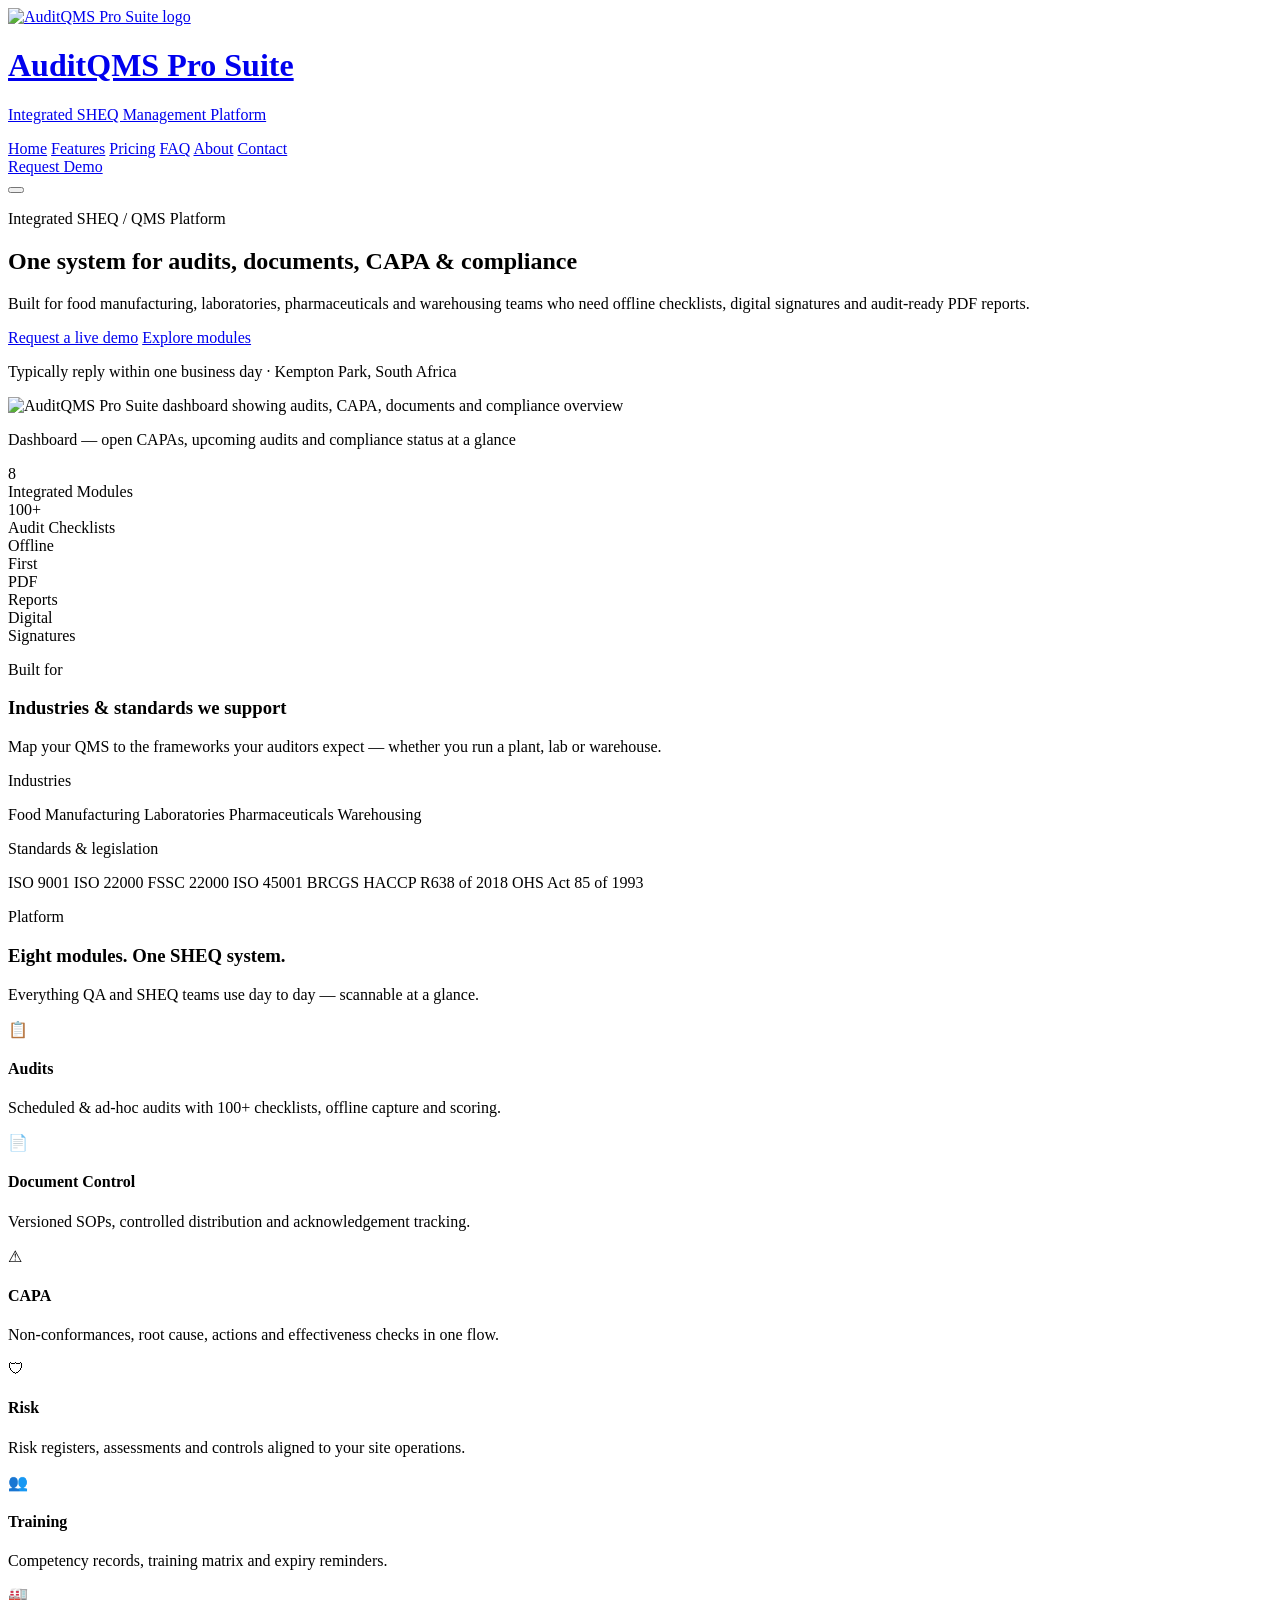
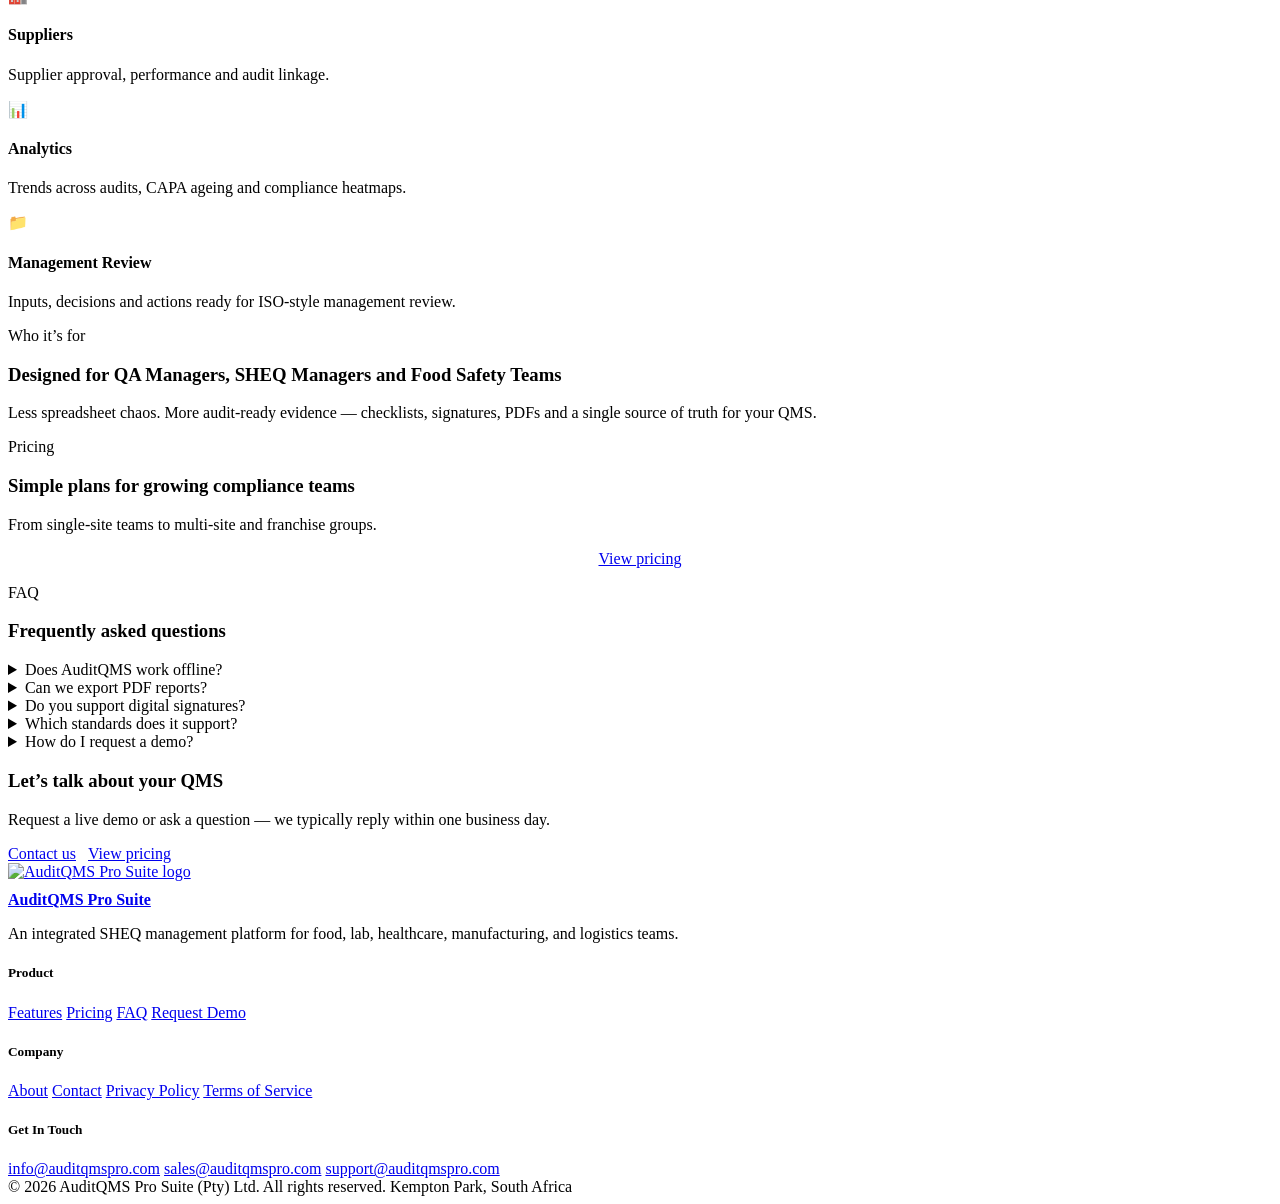
==== index.html @ ef4eb06a "Create index.html" ====
<!DOCTYPE html>
<html lang="en">
<head>
  <meta charset="UTF-8">
  <meta name="viewport" content="width=device-width, initial-scale=1.0">
  <title>AuditQMS Pro Suite — Integrated SHEQ Management Platform</title>
  <meta name="description" content="Integrated SHEQ management platform for food manufacturing, laboratories, pharmaceuticals and warehousing.">
  <link rel="icon" href="images/logo.png">
  <link rel="preconnect" href="https://fonts.googleapis.com">
  <link rel="preconnect" href="https://fonts.gstatic.com" crossorigin>
  <link href="https://fonts.googleapis.com/css2?family=Fraunces:ital,opsz,wght@0,9..144,500;0,9..144,600;1,9..144,500&family=Public+Sans:wght@400;500;600;700&display=swap" rel="stylesheet">
  <link rel="stylesheet" href="css/style.css">
</head>
<body>

<header class="site-header">
  <div class="header-inner">
    <a href="index.html" class="brand">
      <img src="images/logo.png" alt="AuditQMS Pro Suite logo">
      <div class="brand-text">
        <h1>AuditQMS Pro Suite</h1>
        <p>Integrated SHEQ Management Platform</p>
      </div>
    </a>
    <nav class="main-nav">
      <a href="index.html" class="active">Home</a>
      <a href="features.html">Features</a>
      <a href="pricing.html">Pricing</a>
      <a href="index.html#faq">FAQ</a>
      <a href="about.html">About</a>
      <a href="contact.html">Contact</a>
    </nav>
    <div class="nav-cta">
      <a href="contact.html" class="btn btn-primary">Request Demo</a>
    </div>
    <button class="nav-toggle" aria-label="Toggle menu" aria-expanded="false">
      <span></span><span></span><span></span>
    </button>
  </div>
</header>

<main>

  <!-- HERO (text only — product shot comes next) -->
  <section class="hero">
    <div class="wrap">
      <p class="eyebrow">Integrated SHEQ / QMS Platform</p>
      <h2>One system for audits, documents, CAPA &amp; compliance</h2>
      <p class="lede">Built for food manufacturing, laboratories, pharmaceuticals and warehousing teams who need offline checklists, digital signatures and audit-ready PDF reports.</p>
      <div class="hero-actions">
        <a href="contact.html" class="btn btn-rust btn-lg">Request a live demo</a>
        <a href="#modules" class="btn btn-ghost btn-lg">Explore modules</a>
      </div>
      <p class="hero-note">Typically reply within one business day · Kempton Park, South Africa</p>
    </div>
  </section>

  <!-- DASHBOARD — first (and only) product screenshot -->
  <section class="dashboard-showcase">
    <div class="wrap">
      <div class="dashboard-frame">
        <div class="bar" aria-hidden="true"><span></span><span></span><span></span></div>
        <img
          src="images/dashboard.png"
          alt="AuditQMS Pro Suite dashboard showing audits, CAPA, documents and compliance overview"
          width="1280"
          height="720"
        >
      </div>
      <p class="dashboard-cap">Dashboard — open CAPAs, upcoming audits and compliance status at a glance</p>
    </div>
  </section>

  <!-- TRUST NUMBERS -->
  <section class="stats-strip">
    <div class="wrap">
      <div class="stats-grid">
        <div class="stat-item">
          <div class="num">8</div>
          <div class="label">Integrated Modules</div>
        </div>
        <div class="stat-item">
          <div class="num">100+</div>
          <div class="label">Audit Checklists</div>
        </div>
        <div class="stat-item">
          <div class="num">Offline</div>
          <div class="label">First</div>
        </div>
        <div class="stat-item">
          <div class="num">PDF</div>
          <div class="label">Reports</div>
        </div>
        <div class="stat-item">
          <div class="num">Digital</div>
          <div class="label">Signatures</div>
        </div>
      </div>
    </div>
  </section>

  <!-- BUILT FOR -->
  <section>
    <div class="wrap">
      <div class="section-head">
        <p class="eyebrow">Built for</p>
        <h3>Industries &amp; standards we support</h3>
        <p>Map your QMS to the frameworks your auditors expect — whether you run a plant, lab or warehouse.</p>
      </div>

      <p class="eyebrow">Industries</p>
      <div class="pill-row">
        <span class="pill navy">Food Manufacturing</span>
        <span class="pill navy">Laboratories</span>
        <span class="pill navy">Pharmaceuticals</span>
        <span class="pill navy">Warehousing</span>
      </div>

      <p class="eyebrow built-subhead">Standards &amp; legislation</p>
      <div class="pill-row">
        <span class="pill">ISO 9001</span>
        <span class="pill">ISO 22000</span>
        <span class="pill">FSSC 22000</span>
        <span class="pill">ISO 45001</span>
        <span class="pill">BRCGS</span>
        <span class="pill">HACCP</span>
        <span class="pill accent">R638 of 2018</span>
        <span class="pill accent">OHS Act 85 of 1993</span>
      </div>
    </div>
  </section>

  <!-- MODULES -->
  <section id="modules" class="alt-bg">
    <div class="wrap">
      <div class="section-head">
        <p class="eyebrow">Platform</p>
        <h3>Eight modules. One SHEQ system.</h3>
        <p>Everything QA and SHEQ teams use day to day — scannable at a glance.</p>
      </div>
      <div class="grid-cards">
        <div class="module-card">
          <div class="icon emoji" aria-hidden="true">📋</div>
          <h4>Audits</h4>
          <p>Scheduled &amp; ad-hoc audits with 100+ checklists, offline capture and scoring.</p>
        </div>
        <div class="module-card">
          <div class="icon emoji" aria-hidden="true">📄</div>
          <h4>Document Control</h4>
          <p>Versioned SOPs, controlled distribution and acknowledgement tracking.</p>
        </div>
        <div class="module-card">
          <div class="icon emoji" aria-hidden="true">⚠</div>
          <h4>CAPA</h4>
          <p>Non-conformances, root cause, actions and effectiveness checks in one flow.</p>
        </div>
        <div class="module-card">
          <div class="icon emoji" aria-hidden="true">🛡</div>
          <h4>Risk</h4>
          <p>Risk registers, assessments and controls aligned to your site operations.</p>
        </div>
        <div class="module-card">
          <div class="icon emoji" aria-hidden="true">👥</div>
          <h4>Training</h4>
          <p>Competency records, training matrix and expiry reminders.</p>
        </div>
        <div class="module-card">
          <div class="icon emoji" aria-hidden="true">🏭</div>
          <h4>Suppliers</h4>
          <p>Supplier approval, performance and audit linkage.</p>
        </div>
        <div class="module-card">
          <div class="icon emoji" aria-hidden="true">📊</div>
          <h4>Analytics</h4>
          <p>Trends across audits, CAPA ageing and compliance heatmaps.</p>
        </div>
        <div class="module-card">
          <div class="icon emoji" aria-hidden="true">📁</div>
          <h4>Management Review</h4>
          <p>Inputs, decisions and actions ready for ISO-style management review.</p>
        </div>
      </div>
    </div>
  </section>

  <!-- SOCIAL PROOF -->
  <section>
    <div class="wrap">
      <div class="social-proof">
        <p class="eyebrow">Who it’s for</p>
        <h3>Designed for QA Managers, SHEQ Managers and Food Safety Teams</h3>
        <p>Less spreadsheet chaos. More audit-ready evidence — checklists, signatures, PDFs and a single source of truth for your QMS.</p>
      </div>
    </div>
  </section>

  <!-- PRICING TEASER -->
  <section class="alt-bg">
    <div class="wrap">
      <div class="section-head center">
        <p class="eyebrow">Pricing</p>
        <h3>Simple plans for growing compliance teams</h3>
        <p>From single-site teams to multi-site and franchise groups.</p>
      </div>
      <div style="text-align:center;">
        <a href="pricing.html" class="btn btn-primary">View pricing</a>
      </div>
    </div>
  </section>

  <!-- FAQ -->
  <section id="faq">
    <div class="wrap">
      <div class="section-head center">
        <p class="eyebrow">FAQ</p>
        <h3>Frequently asked questions</h3>
      </div>
      <div class="faq-list">
        <details class="faq-item">
          <summary>Does AuditQMS work offline?</summary>
          <div class="faq-body"><p>Yes. The platform is offline-first for field audits and checklists. Data syncs when connectivity returns.</p></div>
        </details>
        <details class="faq-item">
          <summary>Can we export PDF reports?</summary>
          <div class="faq-body"><p>Yes. Audit and CAPA records can be exported as PDF reports suitable for external audits and management review.</p></div>
        </details>
        <details class="faq-item">
          <summary>Do you support digital signatures?</summary>
          <div class="faq-body"><p>Yes. Digital signatures are supported on relevant records so sign-off is tracked and auditable.</p></div>
        </details>
        <details class="faq-item">
          <summary>Which standards does it support?</summary>
          <div class="faq-body"><p>Teams use AuditQMS against ISO 9001, ISO 22000, FSSC 22000, ISO 45001, BRCGS, HACCP, R638 of 2018 and OHS Act 85 of 1993 — mapped to your own checklists and documents.</p></div>
        </details>
        <details class="faq-item">
          <summary>How do I request a demo?</summary>
          <div class="faq-body"><p>Use the <a href="contact.html">contact form</a> or email <a href="mailto:sales@auditqmspro.com">sales@auditqmspro.com</a>. We typically reply within one business day.</p></div>
        </details>
      </div>
    </div>
  </section>

  <!-- CONTACT CTA -->
  <section>
    <div class="wrap">
      <div class="cta-band">
        <div>
          <h3>Let’s talk about your QMS</h3>
          <p>Request a live demo or ask a question — we typically reply within one business day.</p>
        </div>
        <div style="display:flex;gap:12px;flex-wrap:wrap;">
          <a href="contact.html" class="btn btn-rust">Contact us</a>
          <a href="pricing.html" class="btn btn-ghost">View pricing</a>
        </div>
      </div>
    </div>
  </section>

</main>

<footer>
  <div class="wrap">
    <div class="footer-grid">
      <div class="footer-brand">
        <a href="index.html" class="brand">
          <img src="images/logo.png" alt="AuditQMS Pro Suite logo">
          <div class="brand-text"><h1 style="font-size:16px;">AuditQMS Pro Suite</h1></div>
        </a>
        <p>An integrated SHEQ management platform for food, lab, healthcare, manufacturing, and logistics teams.</p>
      </div>
      <div class="footer-col">
        <h5>Product</h5>
        <a href="features.html">Features</a>
        <a href="pricing.html">Pricing</a>
        <a href="index.html#faq">FAQ</a>
        <a href="contact.html">Request Demo</a>
      </div>
      <div class="footer-col">
        <h5>Company</h5>
        <a href="about.html">About</a>
        <a href="contact.html">Contact</a>
        <a href="privacy.html">Privacy Policy</a>
        <a href="terms.html">Terms of Service</a>
      </div>
      <div class="footer-col">
        <h5>Get In Touch</h5>
        <a href="mailto:info@auditqmspro.com">info@auditqmspro.com</a>
        <a href="mailto:sales@auditqmspro.com">sales@auditqmspro.com</a>
        <a href="mailto:support@auditqmspro.com">support@auditqmspro.com</a>
      </div>
    </div>
    <div class="footer-bottom brand-colour">
      <span>© 2026 AuditQMS Pro Suite (Pty) Ltd. All rights reserved.</span>
      <span>Kempton Park, South Africa</span>
    </div>
  </div>
</footer>

<script src="js/script.js"></script>
</body>
</html>
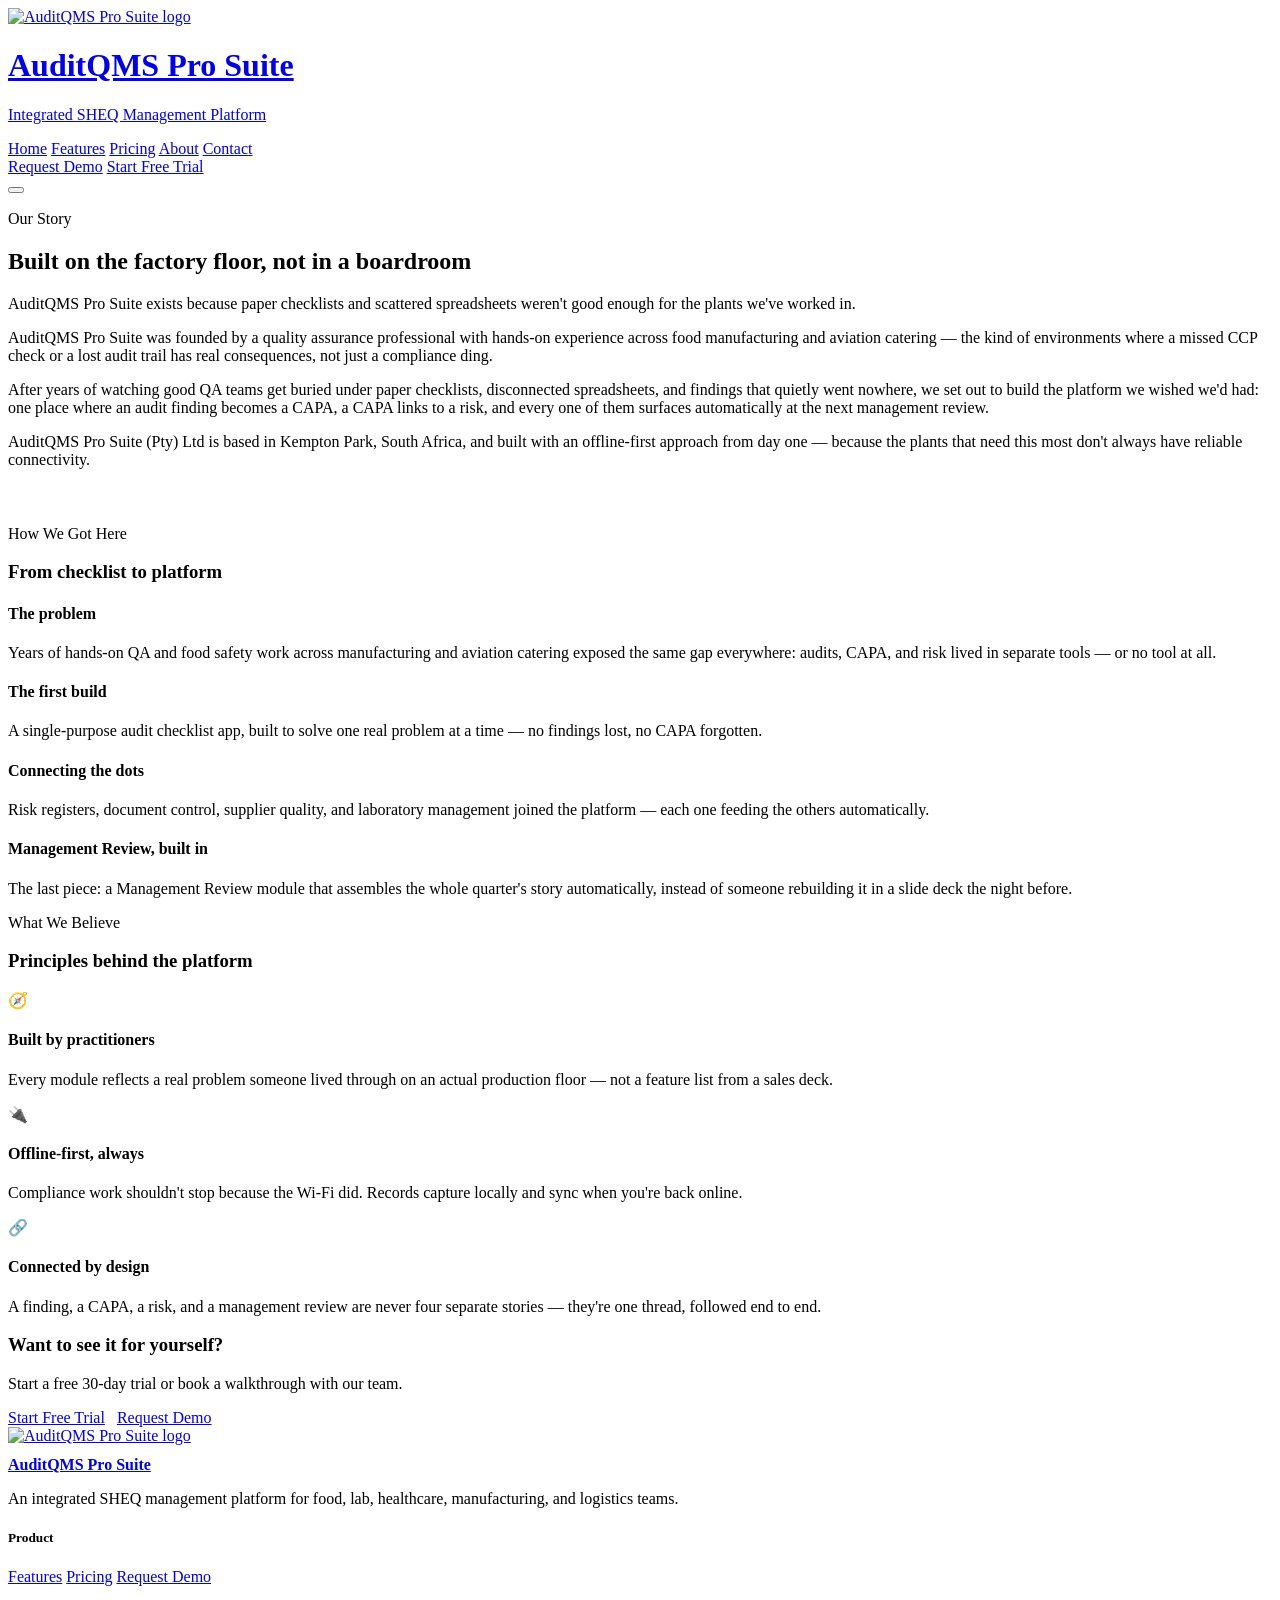
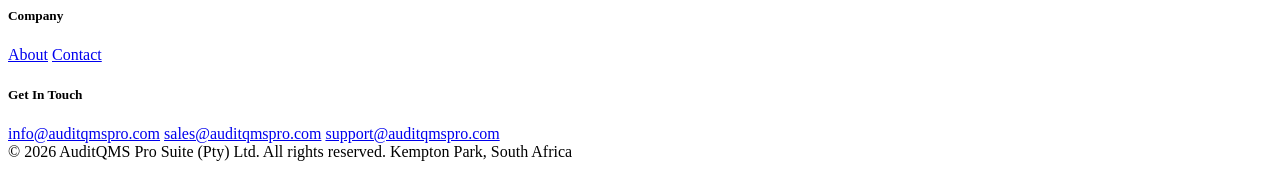
==== commit a9926695: "Update index.html" ====
--- a/index.html
+++ b/index.html
@@ -1,15 +1,15 @@
 <!DOCTYPE html>
 <html lang="en">
 <head>
-  <meta charset="UTF-8">
-  <meta name="viewport" content="width=device-width, initial-scale=1.0">
-  <title>AuditQMS Pro Suite — Integrated SHEQ Management Platform</title>
-  <meta name="description" content="Integrated SHEQ management platform for food manufacturing, laboratories, pharmaceuticals and warehousing.">
-  <link rel="icon" href="images/logo.png">
-  <link rel="preconnect" href="https://fonts.googleapis.com">
-  <link rel="preconnect" href="https://fonts.gstatic.com" crossorigin>
-  <link href="https://fonts.googleapis.com/css2?family=Fraunces:ital,opsz,wght@0,9..144,500;0,9..144,600;1,9..144,500&family=Public+Sans:wght@400;500;600;700&display=swap" rel="stylesheet">
-  <link rel="stylesheet" href="css/style.css">
+<meta charset="UTF-8">
+<meta name="viewport" content="width=device-width, initial-scale=1.0">
+<title>About — AuditQMS Pro Suite</title>
+<meta name="description" content="AuditQMS Pro Suite was built from real experience on the factory floor — by a QA professional who spent years living inside the paperwork it now replaces.">
+<link rel="icon" href="images/logo.png">
+<link rel="preconnect" href="https://fonts.googleapis.com">
+<link rel="preconnect" href="https://fonts.gstatic.com" crossorigin>
+<link href="https://fonts.googleapis.com/css2?family=Fraunces:ital,opsz,wght@0,9..144,500;0,9..144,600;1,9..144,500&family=Public+Sans:wght@400;500;600;700&display=swap" rel="stylesheet">
+<link rel="stylesheet" href="css/style.css">
 </head>
 <body>
 
@@ -23,15 +23,15 @@
       </div>
     </a>
     <nav class="main-nav">
-      <a href="index.html" class="active">Home</a>
+      <a href="index.html">Home</a>
       <a href="features.html">Features</a>
       <a href="pricing.html">Pricing</a>
-      <a href="index.html#faq">FAQ</a>
       <a href="about.html">About</a>
       <a href="contact.html">Contact</a>
     </nav>
     <div class="nav-cta">
-      <a href="contact.html" class="btn btn-primary">Request Demo</a>
+      <a href="contact.html" class="btn btn-ghost">Request Demo</a>
+      <a href="contact.html" class="btn btn-primary">Start Free Trial</a>
     </div>
     <button class="nav-toggle" aria-label="Toggle menu" aria-expanded="false">
       <span></span><span></span><span></span>
@@ -41,216 +41,83 @@
 
 <main>
 
-  <!-- HERO (text only — product shot comes next) -->
-  <section class="hero">
+  <section class="page-hero">
     <div class="wrap">
-      <p class="eyebrow">Integrated SHEQ / QMS Platform</p>
-      <h2>One system for audits, documents, CAPA &amp; compliance</h2>
-      <p class="lede">Built for food manufacturing, laboratories, pharmaceuticals and warehousing teams who need offline checklists, digital signatures and audit-ready PDF reports.</p>
-      <div class="hero-actions">
-        <a href="contact.html" class="btn btn-rust btn-lg">Request a live demo</a>
-        <a href="#modules" class="btn btn-ghost btn-lg">Explore modules</a>
-      </div>
-      <p class="hero-note">Typically reply within one business day · Kempton Park, South Africa</p>
+      <p class="eyebrow">Our Story</p>
+      <h2>Built on the factory floor, not in a boardroom</h2>
+      <p>AuditQMS Pro Suite exists because paper checklists and scattered spreadsheets weren't good enough for the plants we've worked in.</p>
     </div>
   </section>
 
-  <!-- DASHBOARD — first (and only) product screenshot -->
-  <section class="dashboard-showcase">
+  <section style="padding-top:0;">
     <div class="wrap">
-      <div class="dashboard-frame">
-        <div class="bar" aria-hidden="true"><span></span><span></span><span></span></div>
-        <img
-          src="images/dashboard.png"
-          alt="AuditQMS Pro Suite dashboard showing audits, CAPA, documents and compliance overview"
-          width="1280"
-          height="720"
-        >
+      <div class="about-body">
+        <p>AuditQMS Pro Suite was founded by a quality assurance professional with hands-on experience across food manufacturing and aviation catering — the kind of environments where a missed CCP check or a lost audit trail has real consequences, not just a compliance ding.</p>
+        <p>After years of watching good QA teams get buried under paper checklists, disconnected spreadsheets, and findings that quietly went nowhere, we set out to build the platform we wished we'd had: one place where an audit finding becomes a CAPA, a CAPA links to a risk, and every one of them surfaces automatically at the next management review.</p>
+        <p>AuditQMS Pro Suite (Pty) Ltd is based in Kempton Park, South Africa, and built with an offline-first approach from day one — because the plants that need this most don't always have reliable connectivity.</p>
       </div>
-      <p class="dashboard-cap">Dashboard — open CAPAs, upcoming audits and compliance status at a glance</p>
-    </div>
-  </section>
 
-  <!-- TRUST NUMBERS -->
-  <section class="stats-strip">
-    <div class="wrap">
-      <div class="stats-grid">
-        <div class="stat-item">
-          <div class="num">8</div>
-          <div class="label">Integrated Modules</div>
+      <div class="section-head" style="margin-top:56px;">
+        <p class="eyebrow">How We Got Here</p>
+        <h3>From checklist to platform</h3>
+      </div>
+      <div class="timeline">
+        <div class="timeline-item">
+          <h4>The problem</h4>
+          <p>Years of hands-on QA and food safety work across manufacturing and aviation catering exposed the same gap everywhere: audits, CAPA, and risk lived in separate tools — or no tool at all.</p>
         </div>
-        <div class="stat-item">
-          <div class="num">100+</div>
-          <div class="label">Audit Checklists</div>
+        <div class="timeline-item">
+          <h4>The first build</h4>
+          <p>A single-purpose audit checklist app, built to solve one real problem at a time — no findings lost, no CAPA forgotten.</p>
         </div>
-        <div class="stat-item">
-          <div class="num">Offline</div>
-          <div class="label">First</div>
+        <div class="timeline-item">
+          <h4>Connecting the dots</h4>
+          <p>Risk registers, document control, supplier quality, and laboratory management joined the platform — each one feeding the others automatically.</p>
         </div>
-        <div class="stat-item">
-          <div class="num">PDF</div>
-          <div class="label">Reports</div>
-        </div>
-        <div class="stat-item">
-          <div class="num">Digital</div>
-          <div class="label">Signatures</div>
+        <div class="timeline-item">
+          <h4>Management Review, built in</h4>
+          <p>The last piece: a Management Review module that assembles the whole quarter's story automatically, instead of someone rebuilding it in a slide deck the night before.</p>
         </div>
       </div>
     </div>
   </section>
 
-  <!-- BUILT FOR -->
-  <section>
+  <section class="alt-bg">
     <div class="wrap">
-      <div class="section-head">
-        <p class="eyebrow">Built for</p>
-        <h3>Industries &amp; standards we support</h3>
-        <p>Map your QMS to the frameworks your auditors expect — whether you run a plant, lab or warehouse.</p>
+      <div class="section-head center">
+        <p class="eyebrow">What We Believe</p>
+        <h3>Principles behind the platform</h3>
       </div>
-
-      <p class="eyebrow">Industries</p>
-      <div class="pill-row">
-        <span class="pill navy">Food Manufacturing</span>
-        <span class="pill navy">Laboratories</span>
-        <span class="pill navy">Pharmaceuticals</span>
-        <span class="pill navy">Warehousing</span>
-      </div>
-
-      <p class="eyebrow built-subhead">Standards &amp; legislation</p>
-      <div class="pill-row">
-        <span class="pill">ISO 9001</span>
-        <span class="pill">ISO 22000</span>
-        <span class="pill">FSSC 22000</span>
-        <span class="pill">ISO 45001</span>
-        <span class="pill">BRCGS</span>
-        <span class="pill">HACCP</span>
-        <span class="pill accent">R638 of 2018</span>
-        <span class="pill accent">OHS Act 85 of 1993</span>
-      </div>
-    </div>
-  </section>
-
-  <!-- MODULES -->
-  <section id="modules" class="alt-bg">
-    <div class="wrap">
-      <div class="section-head">
-        <p class="eyebrow">Platform</p>
-        <h3>Eight modules. One SHEQ system.</h3>
-        <p>Everything QA and SHEQ teams use day to day — scannable at a glance.</p>
-      </div>
-      <div class="grid-cards">
+      <div class="grid-cards" style="grid-template-columns:repeat(3,1fr);">
         <div class="module-card">
-          <div class="icon emoji" aria-hidden="true">📋</div>
-          <h4>Audits</h4>
-          <p>Scheduled &amp; ad-hoc audits with 100+ checklists, offline capture and scoring.</p>
+          <div class="icon">🧭</div>
+          <h4>Built by practitioners</h4>
+          <p>Every module reflects a real problem someone lived through on an actual production floor — not a feature list from a sales deck.</p>
         </div>
         <div class="module-card">
-          <div class="icon emoji" aria-hidden="true">📄</div>
-          <h4>Document Control</h4>
-          <p>Versioned SOPs, controlled distribution and acknowledgement tracking.</p>
+          <div class="icon">🔌</div>
+          <h4>Offline-first, always</h4>
+          <p>Compliance work shouldn't stop because the Wi-Fi did. Records capture locally and sync when you're back online.</p>
         </div>
         <div class="module-card">
-          <div class="icon emoji" aria-hidden="true">⚠</div>
-          <h4>CAPA</h4>
-          <p>Non-conformances, root cause, actions and effectiveness checks in one flow.</p>
-        </div>
-        <div class="module-card">
-          <div class="icon emoji" aria-hidden="true">🛡</div>
-          <h4>Risk</h4>
-          <p>Risk registers, assessments and controls aligned to your site operations.</p>
-        </div>
-        <div class="module-card">
-          <div class="icon emoji" aria-hidden="true">👥</div>
-          <h4>Training</h4>
-          <p>Competency records, training matrix and expiry reminders.</p>
-        </div>
-        <div class="module-card">
-          <div class="icon emoji" aria-hidden="true">🏭</div>
-          <h4>Suppliers</h4>
-          <p>Supplier approval, performance and audit linkage.</p>
-        </div>
-        <div class="module-card">
-          <div class="icon emoji" aria-hidden="true">📊</div>
-          <h4>Analytics</h4>
-          <p>Trends across audits, CAPA ageing and compliance heatmaps.</p>
-        </div>
-        <div class="module-card">
-          <div class="icon emoji" aria-hidden="true">📁</div>
-          <h4>Management Review</h4>
-          <p>Inputs, decisions and actions ready for ISO-style management review.</p>
+          <div class="icon">🔗</div>
+          <h4>Connected by design</h4>
+          <p>A finding, a CAPA, a risk, and a management review are never four separate stories — they're one thread, followed end to end.</p>
         </div>
       </div>
     </div>
   </section>
 
-  <!-- SOCIAL PROOF -->
-  <section>
-    <div class="wrap">
-      <div class="social-proof">
-        <p class="eyebrow">Who it’s for</p>
-        <h3>Designed for QA Managers, SHEQ Managers and Food Safety Teams</h3>
-        <p>Less spreadsheet chaos. More audit-ready evidence — checklists, signatures, PDFs and a single source of truth for your QMS.</p>
-      </div>
-    </div>
-  </section>
-
-  <!-- PRICING TEASER -->
-  <section class="alt-bg">
-    <div class="wrap">
-      <div class="section-head center">
-        <p class="eyebrow">Pricing</p>
-        <h3>Simple plans for growing compliance teams</h3>
-        <p>From single-site teams to multi-site and franchise groups.</p>
-      </div>
-      <div style="text-align:center;">
-        <a href="pricing.html" class="btn btn-primary">View pricing</a>
-      </div>
-    </div>
-  </section>
-
-  <!-- FAQ -->
-  <section id="faq">
-    <div class="wrap">
-      <div class="section-head center">
-        <p class="eyebrow">FAQ</p>
-        <h3>Frequently asked questions</h3>
-      </div>
-      <div class="faq-list">
-        <details class="faq-item">
-          <summary>Does AuditQMS work offline?</summary>
-          <div class="faq-body"><p>Yes. The platform is offline-first for field audits and checklists. Data syncs when connectivity returns.</p></div>
-        </details>
-        <details class="faq-item">
-          <summary>Can we export PDF reports?</summary>
-          <div class="faq-body"><p>Yes. Audit and CAPA records can be exported as PDF reports suitable for external audits and management review.</p></div>
-        </details>
-        <details class="faq-item">
-          <summary>Do you support digital signatures?</summary>
-          <div class="faq-body"><p>Yes. Digital signatures are supported on relevant records so sign-off is tracked and auditable.</p></div>
-        </details>
-        <details class="faq-item">
-          <summary>Which standards does it support?</summary>
-          <div class="faq-body"><p>Teams use AuditQMS against ISO 9001, ISO 22000, FSSC 22000, ISO 45001, BRCGS, HACCP, R638 of 2018 and OHS Act 85 of 1993 — mapped to your own checklists and documents.</p></div>
-        </details>
-        <details class="faq-item">
-          <summary>How do I request a demo?</summary>
-          <div class="faq-body"><p>Use the <a href="contact.html">contact form</a> or email <a href="mailto:sales@auditqmspro.com">sales@auditqmspro.com</a>. We typically reply within one business day.</p></div>
-        </details>
-      </div>
-    </div>
-  </section>
-
-  <!-- CONTACT CTA -->
   <section>
     <div class="wrap">
       <div class="cta-band">
         <div>
-          <h3>Let’s talk about your QMS</h3>
-          <p>Request a live demo or ask a question — we typically reply within one business day.</p>
+          <h3 class="serif">Want to see it for yourself?</h3>
+          <p>Start a free 30-day trial or book a walkthrough with our team.</p>
         </div>
         <div style="display:flex;gap:12px;flex-wrap:wrap;">
-          <a href="contact.html" class="btn btn-rust">Contact us</a>
-          <a href="pricing.html" class="btn btn-ghost">View pricing</a>
+          <a href="contact.html" class="btn btn-rust btn-lg">Start Free Trial</a>
+          <a href="contact.html" class="btn btn-ghost btn-lg">Request Demo</a>
         </div>
       </div>
     </div>
@@ -272,15 +139,12 @@
         <h5>Product</h5>
         <a href="features.html">Features</a>
         <a href="pricing.html">Pricing</a>
-        <a href="index.html#faq">FAQ</a>
         <a href="contact.html">Request Demo</a>
       </div>
       <div class="footer-col">
         <h5>Company</h5>
         <a href="about.html">About</a>
         <a href="contact.html">Contact</a>
-        <a href="privacy.html">Privacy Policy</a>
-        <a href="terms.html">Terms of Service</a>
       </div>
       <div class="footer-col">
         <h5>Get In Touch</h5>
@@ -289,7 +153,7 @@
         <a href="mailto:support@auditqmspro.com">support@auditqmspro.com</a>
       </div>
     </div>
-    <div class="footer-bottom brand-colour">
+    <div class="footer-bottom">
       <span>© 2026 AuditQMS Pro Suite (Pty) Ltd. All rights reserved.</span>
       <span>Kempton Park, South Africa</span>
     </div>
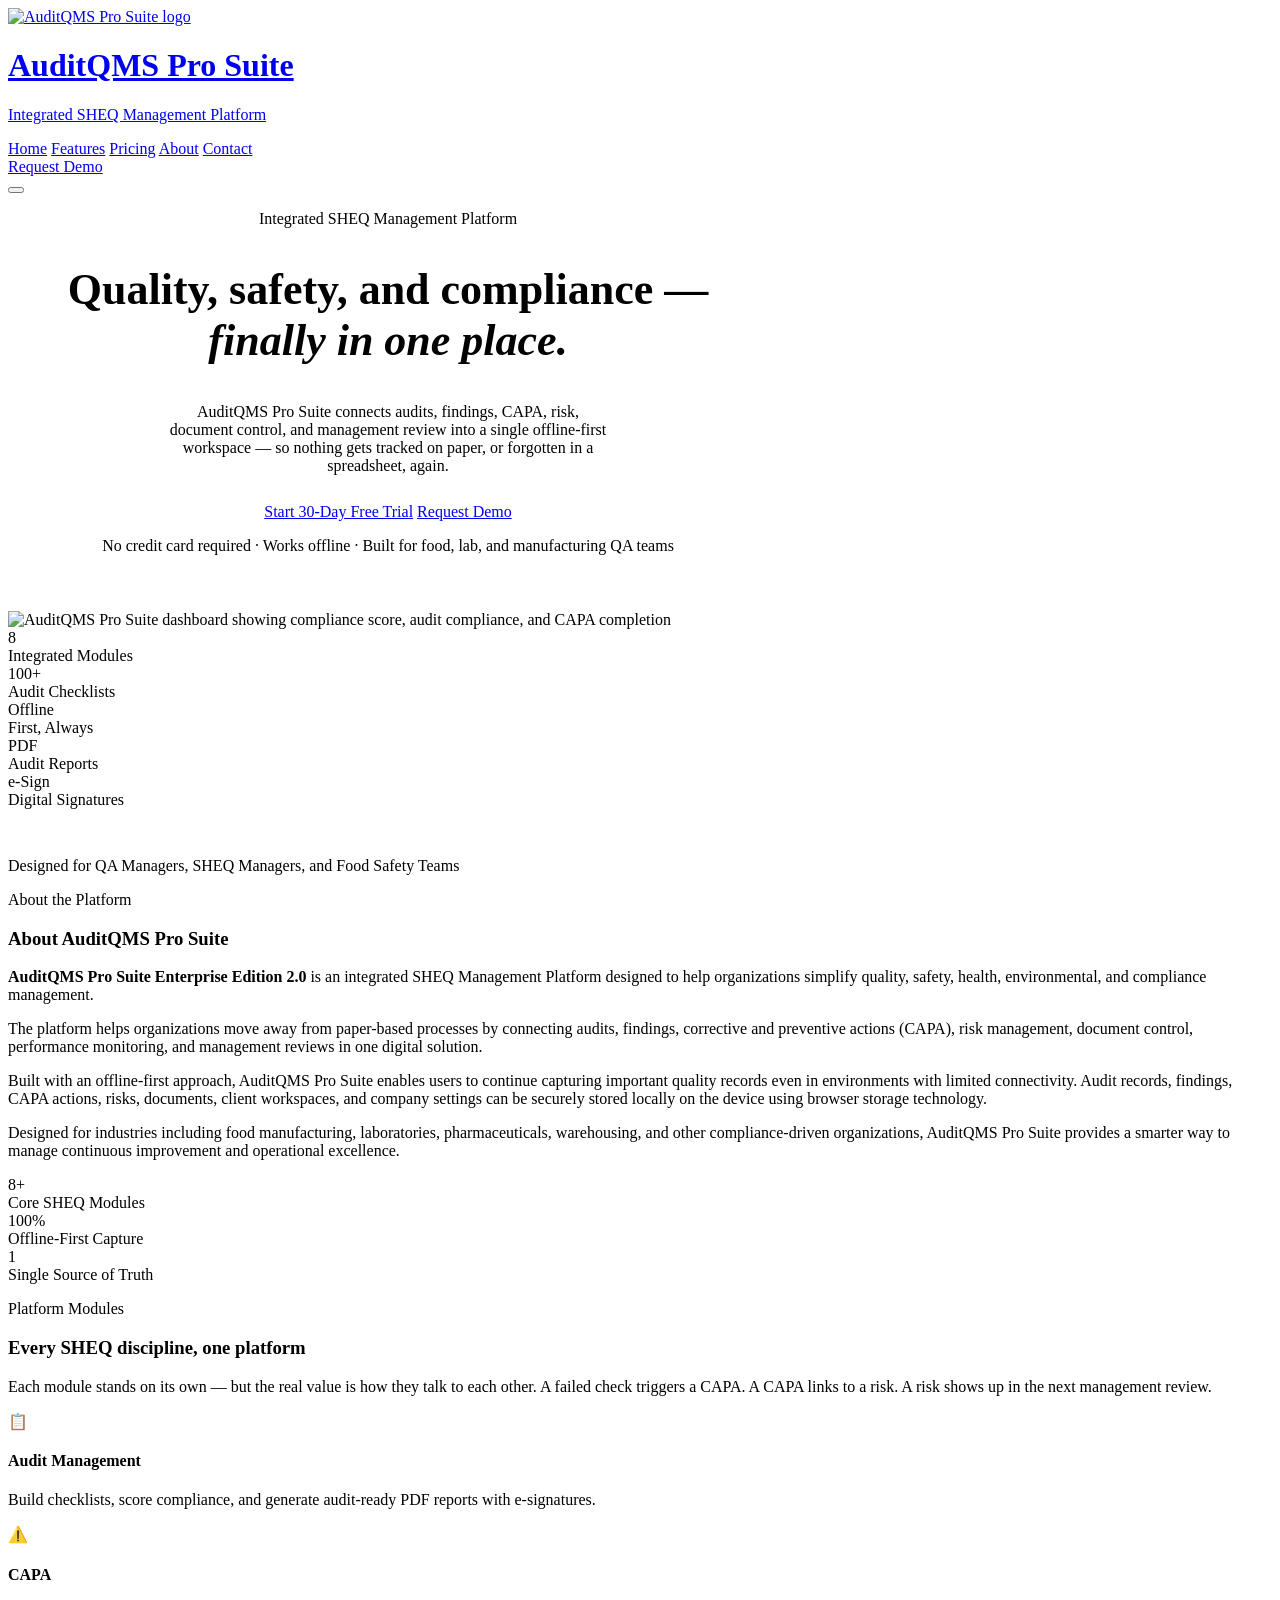
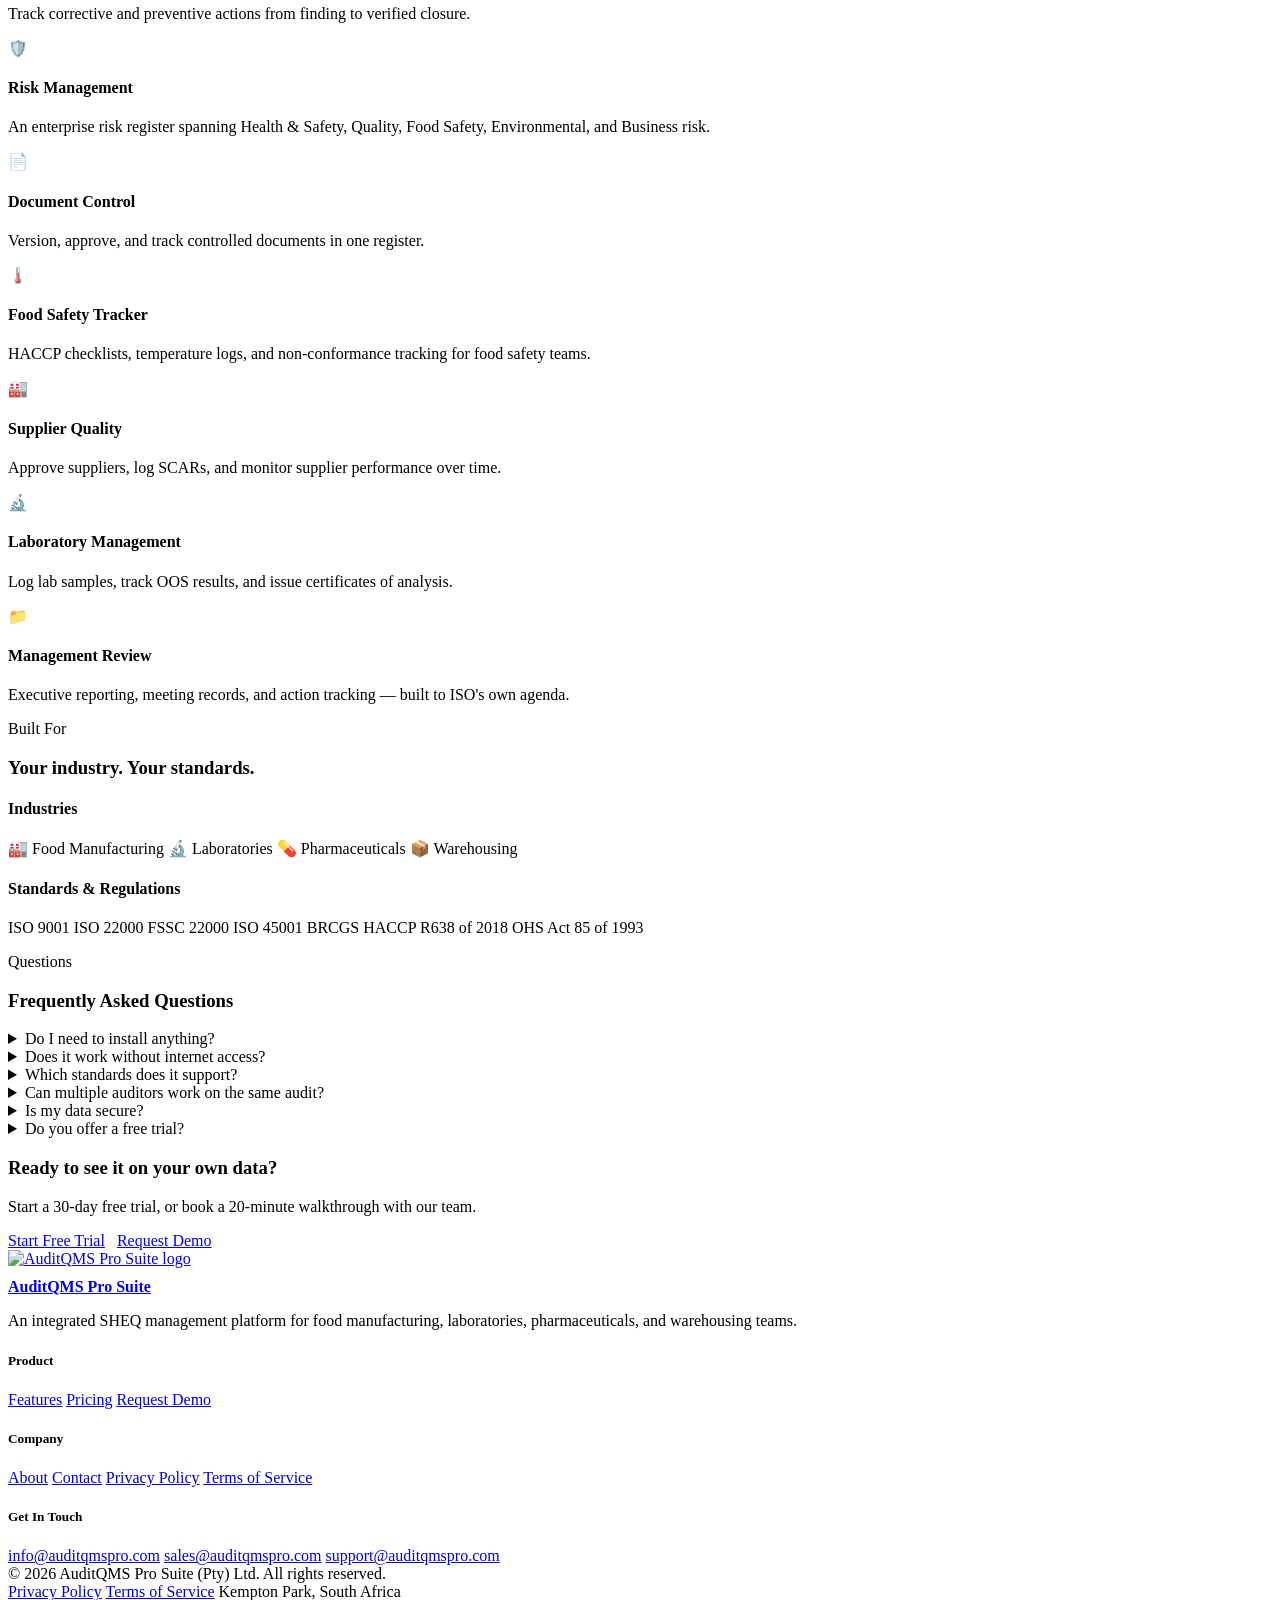
==== commit cc7b5459: "Add files via upload" ====
--- a/index.html
+++ b/index.html
@@ -3,8 +3,8 @@
 <head>
 <meta charset="UTF-8">
 <meta name="viewport" content="width=device-width, initial-scale=1.0">
-<title>About — AuditQMS Pro Suite</title>
-<meta name="description" content="AuditQMS Pro Suite was built from real experience on the factory floor — by a QA professional who spent years living inside the paperwork it now replaces.">
+<title>AuditQMS Pro Suite — Integrated SHEQ Management Platform</title>
+<meta name="description" content="AuditQMS Pro Suite is an integrated SHEQ management platform connecting audits, CAPA, risk, document control, and management review in one offline-first solution.">
 <link rel="icon" href="images/logo.png">
 <link rel="preconnect" href="https://fonts.googleapis.com">
 <link rel="preconnect" href="https://fonts.gstatic.com" crossorigin>
@@ -30,8 +30,7 @@
       <a href="contact.html">Contact</a>
     </nav>
     <div class="nav-cta">
-      <a href="contact.html" class="btn btn-ghost">Request Demo</a>
-      <a href="contact.html" class="btn btn-primary">Start Free Trial</a>
+      <a href="contact.html" class="btn btn-primary">Request Demo</a>
     </div>
     <button class="nav-toggle" aria-label="Toggle menu" aria-expanded="false">
       <span></span><span></span><span></span>
@@ -41,79 +40,167 @@
 
 <main>
 
-  <section class="page-hero">
-    <div class="wrap">
-      <p class="eyebrow">Our Story</p>
-      <h2>Built on the factory floor, not in a boardroom</h2>
-      <p>AuditQMS Pro Suite exists because paper checklists and scattered spreadsheets weren't good enough for the plants we've worked in.</p>
-    </div>
-  </section>
-
-  <section style="padding-top:0;">
-    <div class="wrap">
+  <!-- 1. Hero -->
+  <section class="hero" style="padding-bottom:40px;">
+    <div class="wrap" style="max-width:760px;text-align:center;">
+      <p class="eyebrow" style="justify-content:center;display:flex;">Integrated SHEQ Management Platform</p>
+      <h2 style="font-size:44px;">Quality, safety, and compliance —<br><em>finally in one place.</em></h2>
+      <p class="lede" style="margin:18px auto 28px;max-width:56ch;">AuditQMS Pro Suite connects audits, findings, CAPA, risk, document control, and management review into a single offline-first workspace — so nothing gets tracked on paper, or forgotten in a spreadsheet, again.</p>
+      <div class="hero-actions" style="justify-content:center;">
+        <a href="contact.html" class="btn btn-rust btn-lg">Start 30-Day Free Trial</a>
+        <a href="contact.html" class="btn btn-ghost btn-lg">Request Demo</a>
+      </div>
+      <p class="hero-note">No credit card required · Works offline · Built for food, lab, and manufacturing QA teams</p>
+    </div>
+  </section>
+
+  <!-- Dashboard screenshot, right under the hero -->
+  <section class="screenshot-band">
+    <div class="wrap">
+      <div class="screenshot-frame">
+        <div class="bar"><span></span><span></span><span></span></div>
+        <img src="images/dashboard.jpg" alt="AuditQMS Pro Suite dashboard showing compliance score, audit compliance, and CAPA completion">
+      </div>
+    </div>
+  </section>
+
+  <!-- Stats row -->
+  <section style="padding-top:0;padding-bottom:32px;">
+    <div class="wrap">
+      <div class="stats-row">
+        <div class="stat-item"><div class="stat-num">8</div><div class="stat-label">Integrated Modules</div></div>
+        <div class="stat-item"><div class="stat-num">100+</div><div class="stat-label">Audit Checklists</div></div>
+        <div class="stat-item"><div class="stat-num">Offline</div><div class="stat-label">First, Always</div></div>
+        <div class="stat-item"><div class="stat-num">PDF</div><div class="stat-label">Audit Reports</div></div>
+        <div class="stat-item"><div class="stat-num">e-Sign</div><div class="stat-label">Digital Signatures</div></div>
+      </div>
+    </div>
+  </section>
+
+  <!-- Social proof -->
+  <section class="social-proof" style="padding-top:0;">
+    <div class="wrap">
+      <p>Designed for QA Managers, SHEQ Managers, and Food Safety Teams</p>
+    </div>
+  </section>
+
+  <!-- 2. About the platform -->
+  <section class="alt-bg">
+    <div class="wrap">
+      <div class="section-head">
+        <p class="eyebrow">About the Platform</p>
+        <h3>About AuditQMS Pro Suite</h3>
+      </div>
       <div class="about-body">
-        <p>AuditQMS Pro Suite was founded by a quality assurance professional with hands-on experience across food manufacturing and aviation catering — the kind of environments where a missed CCP check or a lost audit trail has real consequences, not just a compliance ding.</p>
-        <p>After years of watching good QA teams get buried under paper checklists, disconnected spreadsheets, and findings that quietly went nowhere, we set out to build the platform we wished we'd had: one place where an audit finding becomes a CAPA, a CAPA links to a risk, and every one of them surfaces automatically at the next management review.</p>
-        <p>AuditQMS Pro Suite (Pty) Ltd is based in Kempton Park, South Africa, and built with an offline-first approach from day one — because the plants that need this most don't always have reliable connectivity.</p>
-      </div>
-
-      <div class="section-head" style="margin-top:56px;">
-        <p class="eyebrow">How We Got Here</p>
-        <h3>From checklist to platform</h3>
-      </div>
-      <div class="timeline">
-        <div class="timeline-item">
-          <h4>The problem</h4>
-          <p>Years of hands-on QA and food safety work across manufacturing and aviation catering exposed the same gap everywhere: audits, CAPA, and risk lived in separate tools — or no tool at all.</p>
-        </div>
-        <div class="timeline-item">
-          <h4>The first build</h4>
-          <p>A single-purpose audit checklist app, built to solve one real problem at a time — no findings lost, no CAPA forgotten.</p>
-        </div>
-        <div class="timeline-item">
-          <h4>Connecting the dots</h4>
-          <p>Risk registers, document control, supplier quality, and laboratory management joined the platform — each one feeding the others automatically.</p>
-        </div>
-        <div class="timeline-item">
-          <h4>Management Review, built in</h4>
-          <p>The last piece: a Management Review module that assembles the whole quarter's story automatically, instead of someone rebuilding it in a slide deck the night before.</p>
-        </div>
-      </div>
-    </div>
-  </section>
-
+        <p><strong>AuditQMS Pro Suite Enterprise Edition 2.0</strong> is an integrated SHEQ Management Platform designed to help organizations simplify quality, safety, health, environmental, and compliance management.</p>
+        <p>The platform helps organizations move away from paper-based processes by connecting audits, findings, corrective and preventive actions (CAPA), risk management, document control, performance monitoring, and management reviews in one digital solution.</p>
+        <p>Built with an offline-first approach, AuditQMS Pro Suite enables users to continue capturing important quality records even in environments with limited connectivity. Audit records, findings, CAPA actions, risks, documents, client workspaces, and company settings can be securely stored locally on the device using browser storage technology.</p>
+        <p>Designed for industries including food manufacturing, laboratories, pharmaceuticals, warehousing, and other compliance-driven organizations, AuditQMS Pro Suite provides a smarter way to manage continuous improvement and operational excellence.</p>
+      </div>
+      <div class="about-stats">
+        <div class="about-stat"><div class="num">8+</div><div class="label">Core SHEQ Modules</div></div>
+        <div class="about-stat"><div class="num">100%</div><div class="label">Offline-First Capture</div></div>
+        <div class="about-stat"><div class="num">1</div><div class="label">Single Source of Truth</div></div>
+      </div>
+    </div>
+  </section>
+
+  <!-- 3. Modules -->
+  <section id="modules">
+    <div class="wrap">
+      <div class="section-head center">
+        <p class="eyebrow">Platform Modules</p>
+        <h3>Every SHEQ discipline, one platform</h3>
+        <p>Each module stands on its own — but the real value is how they talk to each other. A failed check triggers a CAPA. A CAPA links to a risk. A risk shows up in the next management review.</p>
+      </div>
+      <div class="grid-cards">
+        <div class="module-card"><div class="icon">📋</div><h4>Audit Management</h4><p>Build checklists, score compliance, and generate audit-ready PDF reports with e-signatures.</p></div>
+        <div class="module-card"><div class="icon">⚠️</div><h4>CAPA</h4><p>Track corrective and preventive actions from finding to verified closure.</p></div>
+        <div class="module-card"><div class="icon">🛡️</div><h4>Risk Management</h4><p>An enterprise risk register spanning Health & Safety, Quality, Food Safety, Environmental, and Business risk.</p></div>
+        <div class="module-card"><div class="icon">📄</div><h4>Document Control</h4><p>Version, approve, and track controlled documents in one register.</p></div>
+        <div class="module-card"><div class="icon">🌡️</div><h4>Food Safety Tracker</h4><p>HACCP checklists, temperature logs, and non-conformance tracking for food safety teams.</p></div>
+        <div class="module-card"><div class="icon">🏭</div><h4>Supplier Quality</h4><p>Approve suppliers, log SCARs, and monitor supplier performance over time.</p></div>
+        <div class="module-card"><div class="icon">🔬</div><h4>Laboratory Management</h4><p>Log lab samples, track OOS results, and issue certificates of analysis.</p></div>
+        <div class="module-card"><div class="icon">📁</div><h4>Management Review</h4><p>Executive reporting, meeting records, and action tracking — built to ISO's own agenda.</p></div>
+      </div>
+    </div>
+  </section>
+
+  <!-- 5. Built For -->
   <section class="alt-bg">
     <div class="wrap">
       <div class="section-head center">
-        <p class="eyebrow">What We Believe</p>
-        <h3>Principles behind the platform</h3>
-      </div>
-      <div class="grid-cards" style="grid-template-columns:repeat(3,1fr);">
-        <div class="module-card">
-          <div class="icon">🧭</div>
-          <h4>Built by practitioners</h4>
-          <p>Every module reflects a real problem someone lived through on an actual production floor — not a feature list from a sales deck.</p>
-        </div>
-        <div class="module-card">
-          <div class="icon">🔌</div>
-          <h4>Offline-first, always</h4>
-          <p>Compliance work shouldn't stop because the Wi-Fi did. Records capture locally and sync when you're back online.</p>
-        </div>
-        <div class="module-card">
-          <div class="icon">🔗</div>
-          <h4>Connected by design</h4>
-          <p>A finding, a CAPA, a risk, and a management review are never four separate stories — they're one thread, followed end to end.</p>
-        </div>
-      </div>
-    </div>
-  </section>
-
+        <p class="eyebrow">Built For</p>
+        <h3>Your industry. Your standards.</h3>
+      </div>
+      <div class="built-for-group">
+        <h4>Industries</h4>
+        <div class="chip-row">
+          <span class="chip">🏭 Food Manufacturing</span>
+          <span class="chip">🔬 Laboratories</span>
+          <span class="chip">💊 Pharmaceuticals</span>
+          <span class="chip">📦 Warehousing</span>
+        </div>
+      </div>
+      <div class="built-for-group">
+        <h4>Standards &amp; Regulations</h4>
+        <div class="chip-row">
+          <span class="chip standard">ISO 9001</span>
+          <span class="chip standard">ISO 22000</span>
+          <span class="chip standard">FSSC 22000</span>
+          <span class="chip standard">ISO 45001</span>
+          <span class="chip standard">BRCGS</span>
+          <span class="chip standard">HACCP</span>
+          <span class="chip standard">R638 of 2018</span>
+          <span class="chip standard">OHS Act 85 of 1993</span>
+        </div>
+      </div>
+    </div>
+  </section>
+
+  <!-- FAQ -->
+  <section>
+    <div class="wrap">
+      <div class="section-head center">
+        <p class="eyebrow">Questions</p>
+        <h3>Frequently Asked Questions</h3>
+      </div>
+      <div class="faq-list">
+        <details class="faq-item">
+          <summary>Do I need to install anything?</summary>
+          <p>No. AuditQMS Pro Suite runs in your browser as a progressive web app — you can also add it to your home screen on mobile for an app-like experience, with no app store required.</p>
+        </details>
+        <details class="faq-item">
+          <summary>Does it work without internet access?</summary>
+          <p>Yes. The platform is offline-first — audits, findings, CAPAs, and risk records are captured locally on your device and sync automatically when you're back online.</p>
+        </details>
+        <details class="faq-item">
+          <summary>Which standards does it support?</summary>
+          <p>AuditQMS Pro Suite ships with checklist templates aligned to ISO 9001, ISO 22000, FSSC 22000, ISO 45001, BRCGS, and HACCP, plus South African references including R638 of 2018 and the OHS Act 85 of 1993. Custom checklists are also supported.</p>
+        </details>
+        <details class="faq-item">
+          <summary>Can multiple auditors work on the same audit?</summary>
+          <p>Yes. Every audit supports a Lead Auditor plus a full audit team, with clause references, finding numbers, and photo evidence on every checklist item and finding.</p>
+        </details>
+        <details class="faq-item">
+          <summary>Is my data secure?</summary>
+          <p>Audit records, findings, CAPA actions, risks, documents, and company settings are stored locally on your device using browser storage technology, with optional cloud sync. See our <a href="privacy.html">Privacy Policy</a> for full details.</p>
+        </details>
+        <details class="faq-item">
+          <summary>Do you offer a free trial?</summary>
+          <p>Yes — every plan starts with a full 30-day free trial with no credit card required. See <a href="pricing.html">Pricing</a> for details.</p>
+        </details>
+      </div>
+    </div>
+  </section>
+
+  <!-- CTA band -->
   <section>
     <div class="wrap">
       <div class="cta-band">
         <div>
-          <h3 class="serif">Want to see it for yourself?</h3>
-          <p>Start a free 30-day trial or book a walkthrough with our team.</p>
+          <h3 class="serif">Ready to see it on your own data?</h3>
+          <p>Start a 30-day free trial, or book a 20-minute walkthrough with our team.</p>
         </div>
         <div style="display:flex;gap:12px;flex-wrap:wrap;">
           <a href="contact.html" class="btn btn-rust btn-lg">Start Free Trial</a>
@@ -133,7 +220,7 @@
           <img src="images/logo.png" alt="AuditQMS Pro Suite logo">
           <div class="brand-text"><h1 style="font-size:16px;">AuditQMS Pro Suite</h1></div>
         </a>
-        <p>An integrated SHEQ management platform for food, lab, healthcare, manufacturing, and logistics teams.</p>
+        <p>An integrated SHEQ management platform for food manufacturing, laboratories, pharmaceuticals, and warehousing teams.</p>
       </div>
       <div class="footer-col">
         <h5>Product</h5>
@@ -145,6 +232,8 @@
         <h5>Company</h5>
         <a href="about.html">About</a>
         <a href="contact.html">Contact</a>
+        <a href="privacy.html">Privacy Policy</a>
+        <a href="terms.html">Terms of Service</a>
       </div>
       <div class="footer-col">
         <h5>Get In Touch</h5>
@@ -153,9 +242,15 @@
         <a href="mailto:support@auditqmspro.com">support@auditqmspro.com</a>
       </div>
     </div>
-    <div class="footer-bottom">
+  </div>
+  <div class="footer-bottom">
+    <div class="wrap">
       <span>© 2026 AuditQMS Pro Suite (Pty) Ltd. All rights reserved.</span>
-      <span>Kempton Park, South Africa</span>
+      <div class="footer-bottom-links">
+        <a href="privacy.html">Privacy Policy</a>
+        <a href="terms.html">Terms of Service</a>
+        <span>Kempton Park, South Africa</span>
+      </div>
     </div>
   </div>
 </footer>
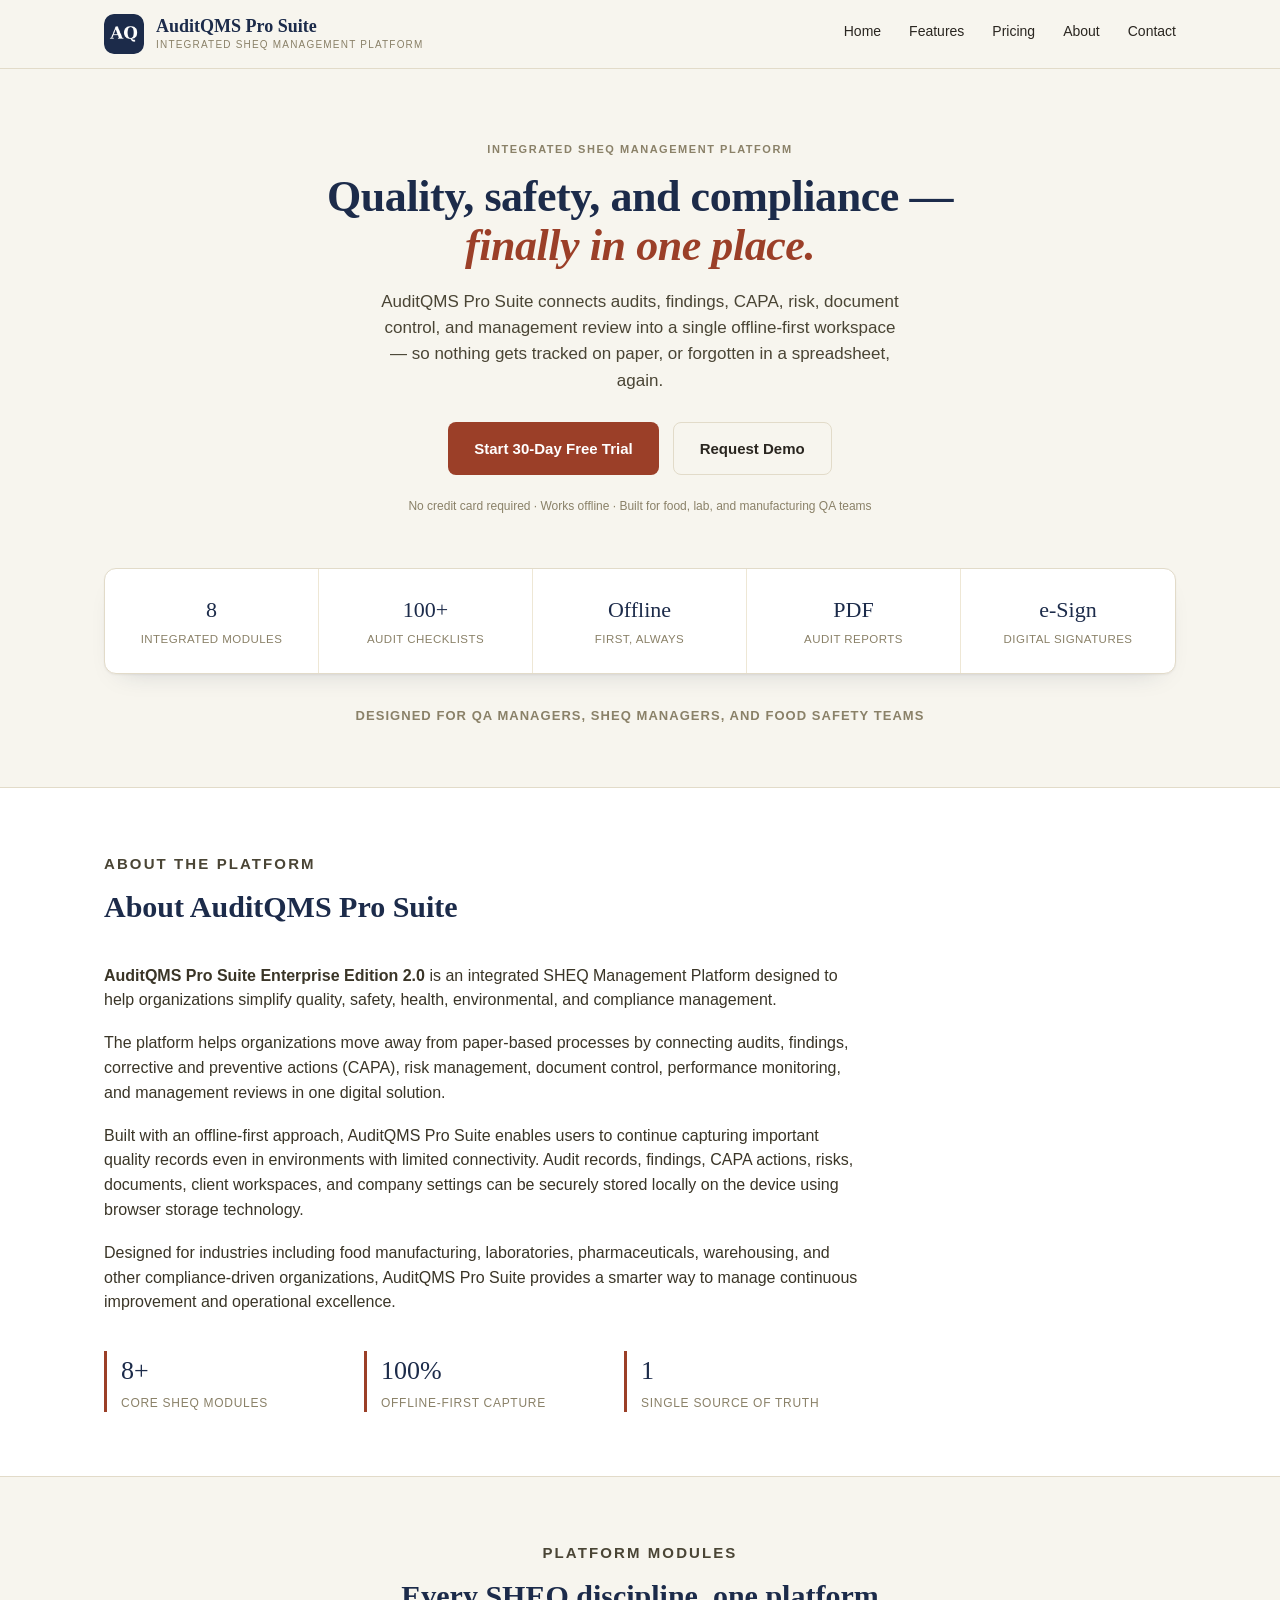
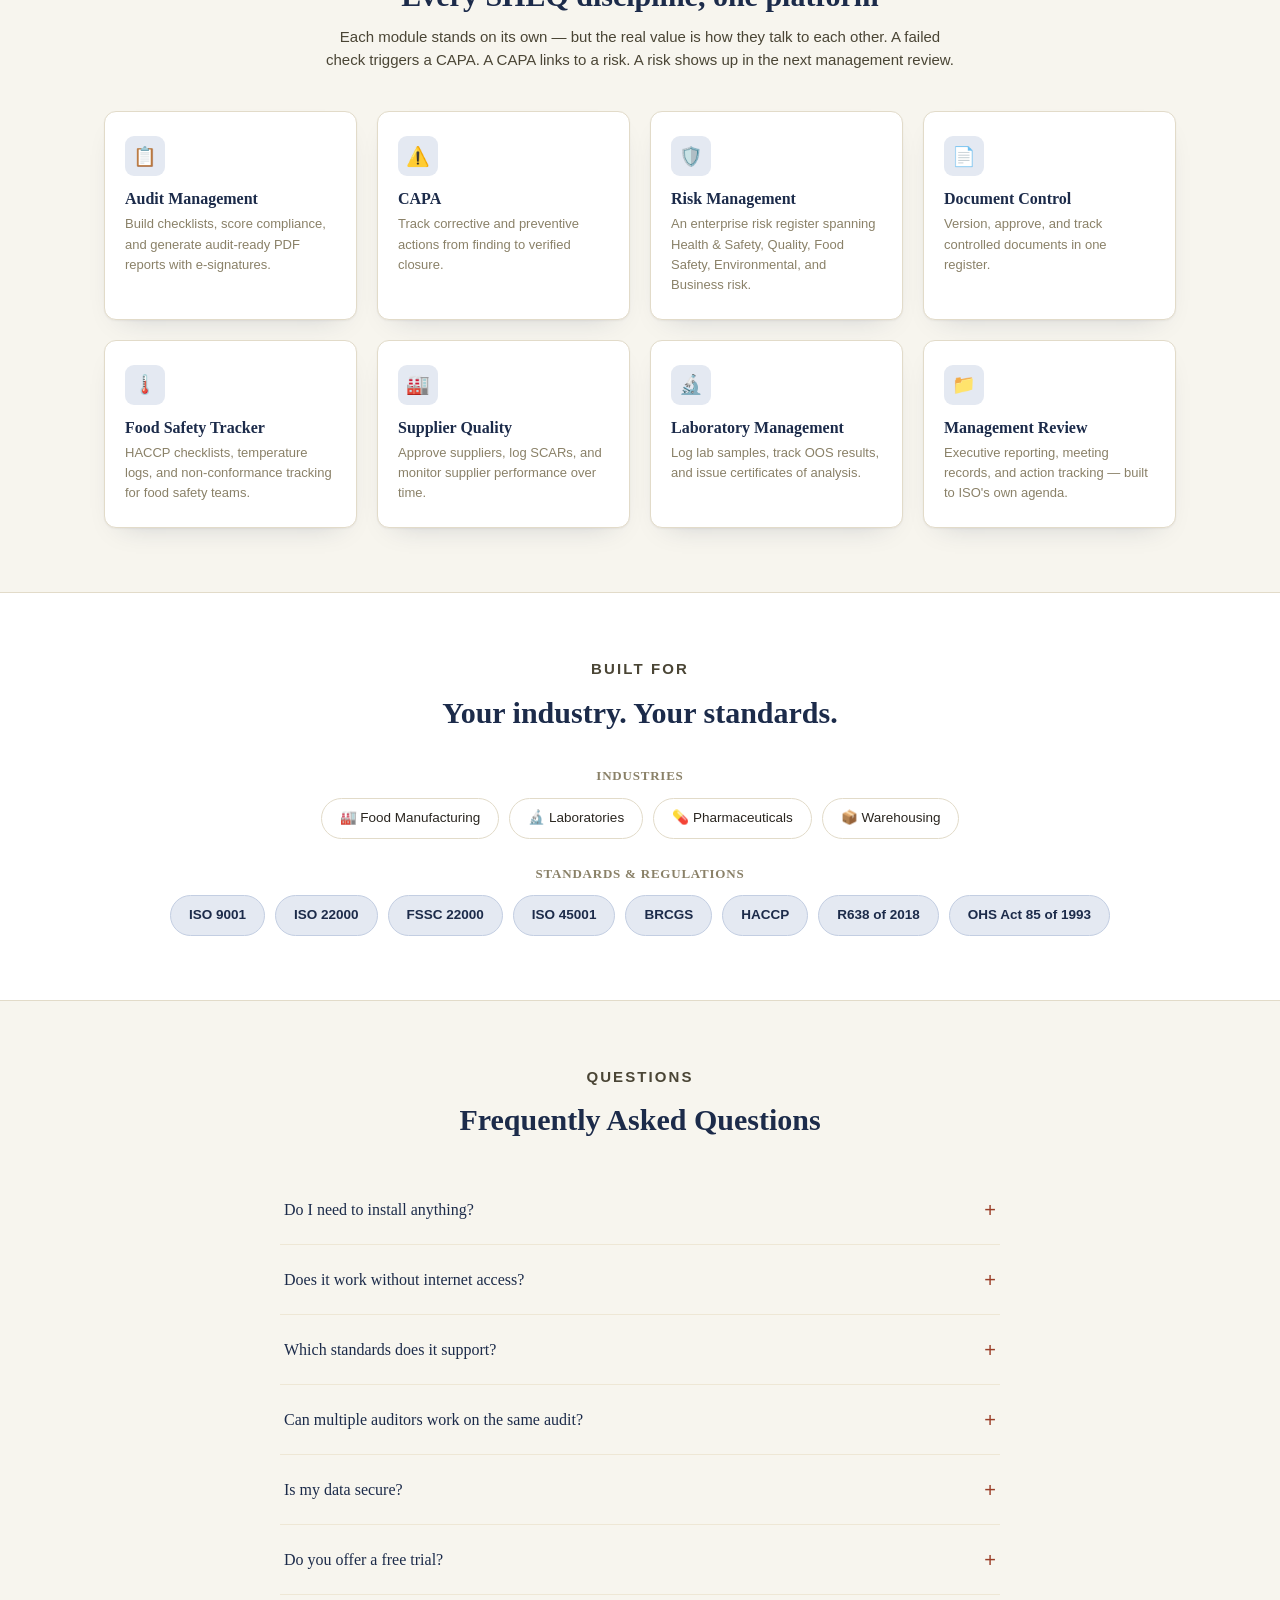
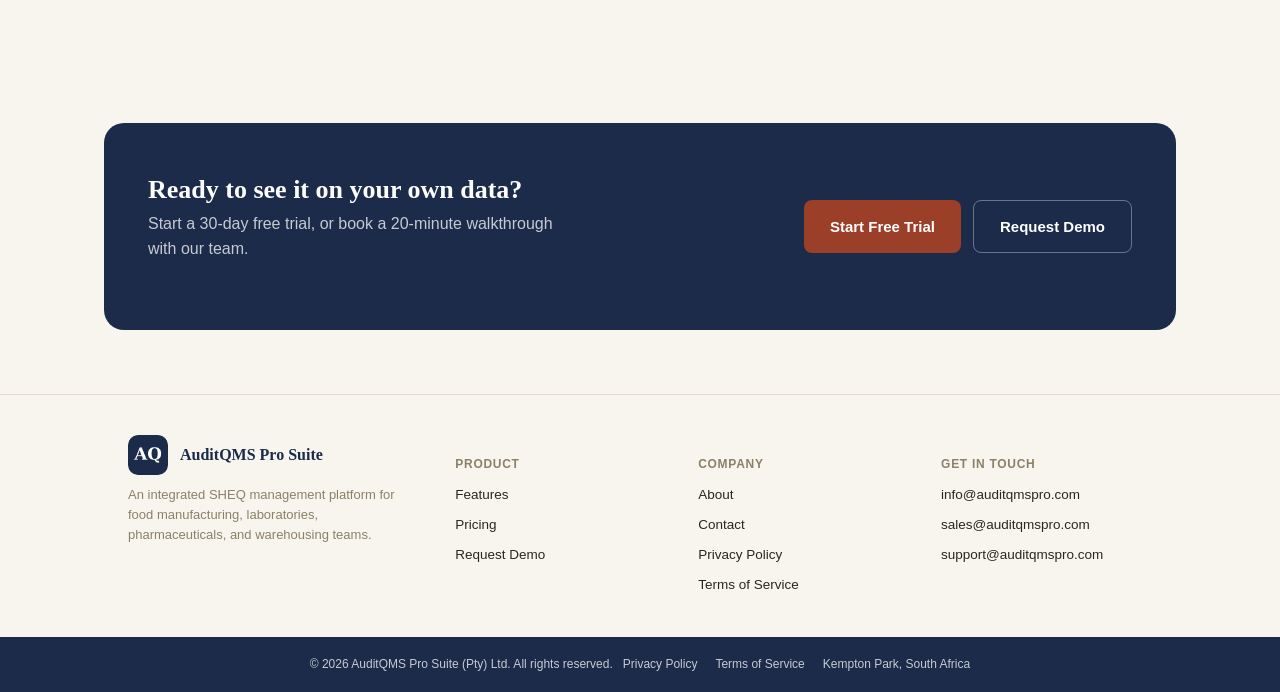
==== commit 51b3cb65: "Add files via upload" ====
--- a/index.html
+++ b/index.html
@@ -29,9 +29,6 @@
       <a href="about.html">About</a>
       <a href="contact.html">Contact</a>
     </nav>
-    <div class="nav-cta">
-      <a href="contact.html" class="btn btn-primary">Request Demo</a>
-    </div>
     <button class="nav-toggle" aria-label="Toggle menu" aria-expanded="false">
       <span></span><span></span><span></span>
     </button>
@@ -51,16 +48,6 @@
         <a href="contact.html" class="btn btn-ghost btn-lg">Request Demo</a>
       </div>
       <p class="hero-note">No credit card required · Works offline · Built for food, lab, and manufacturing QA teams</p>
-    </div>
-  </section>
-
-  <!-- Dashboard screenshot, right under the hero -->
-  <section class="screenshot-band">
-    <div class="wrap">
-      <div class="screenshot-frame">
-        <div class="bar"><span></span><span></span><span></span></div>
-        <img src="images/dashboard.jpg" alt="AuditQMS Pro Suite dashboard showing compliance score, audit compliance, and CAPA completion">
-      </div>
     </div>
   </section>
 
--- a/css/style.css
+++ b/css/style.css
@@ -0,0 +1,399 @@
+/* ============================================================
+   AuditQMS Pro Suite — Marketing Site
+   Design tokens mirror the product itself: cream paper, navy
+   ink, rust accent, Fraunces serif headlines over Public Sans.
+   ============================================================ */
+
+:root{
+  --bg:#f7f5ee;
+  --paper:#ffffff;
+  --line:#e2dbc9;
+  --line2:#eee7d5;
+  --ink:#2a2620;
+  --muted:#8a8168;
+  --navy:#1c2b4a;
+  --navy-bg:#e4e9f2;
+  --rust:#9b3f28;
+  --rust-bg:#f6e4dd;
+  --green:#3f6b2e;
+  --green-bg:#e6ede0;
+  --amber:#8a5a10;
+  --amber-bg:#faedd4;
+  --radius:12px;
+  --radius-lg:20px;
+  --shadow:0 1px 2px rgba(30,25,15,.05), 0 12px 28px -18px rgba(28,43,74,.25);
+  --maxw:1120px;
+}
+
+*{box-sizing:border-box;}
+
+html{scroll-behavior:smooth;}
+
+body{
+  margin:0;
+  background:var(--bg);
+  color:var(--ink);
+  font-family:'Public Sans', sans-serif;
+  line-height:1.55;
+  -webkit-font-smoothing:antialiased;
+}
+
+h1,h2,h3,h4,.serif{
+  font-family:'Fraunces', serif;
+  color:var(--navy);
+  line-height:1.12;
+  margin:0;
+}
+
+p{margin:0 0 1em;}
+a{color:var(--rust);}
+img{max-width:100%;display:block;}
+
+.wrap{max-width:var(--maxw);margin:0 auto;padding:0 24px;}
+
+.eyebrow{
+  font-size:11px;
+  text-transform:uppercase;
+  letter-spacing:.14em;
+  color:var(--muted);
+  font-weight:600;
+}
+
+/* ---------- Header ---------- */
+header.site-header{
+  position:sticky;top:0;z-index:50;
+  background:rgba(247,245,238,.92);
+  backdrop-filter:blur(8px);
+  border-bottom:1px solid var(--line);
+}
+.header-inner{
+  position:relative;
+  display:flex;align-items:center;justify-content:space-between;
+  padding:14px 24px;max-width:var(--maxw);margin:0 auto;gap:16px;
+}
+.brand{display:flex;align-items:center;gap:12px;text-decoration:none;}
+.brand img{width:40px;height:40px;border-radius:10px;flex-shrink:0;}
+.brand-text h1{font-size:18px;font-weight:600;margin:0;}
+.brand-text p{margin:1px 0 0;font-size:10px;color:var(--muted);text-transform:uppercase;letter-spacing:.12em;}
+
+nav.main-nav{display:flex;align-items:center;gap:28px;}
+nav.main-nav a{
+  color:var(--ink);text-decoration:none;font-size:14px;font-weight:500;
+  border-bottom:2px solid transparent;padding-bottom:3px;
+}
+nav.main-nav a:hover,nav.main-nav a.active{color:var(--rust);border-color:var(--rust);}
+
+.nav-cta{display:flex;align-items:center;gap:10px;}
+
+.nav-toggle{
+  display:none;background:none;border:1px solid var(--line);border-radius:8px;
+  width:40px;height:36px;cursor:pointer;flex-shrink:0;
+}
+.nav-toggle span{display:block;width:18px;height:2px;background:var(--ink);margin:4px auto;}
+
+/* ---------- Buttons ---------- */
+.btn{
+  display:inline-flex;align-items:center;justify-content:center;gap:8px;
+  padding:11px 20px;border-radius:8px;font-size:14px;font-weight:600;
+  cursor:pointer;border:none;font-family:inherit;text-decoration:none;
+  transition:transform .15s ease, box-shadow .15s ease, background .15s ease;
+  white-space:nowrap;
+}
+.btn:hover{transform:translateY(-1px);}
+.btn-primary{background:var(--navy);color:#fff;}
+.btn-primary:hover{box-shadow:0 8px 20px -8px rgba(28,43,74,.55);}
+.btn-rust{background:var(--rust);color:#fff;}
+.btn-rust:hover{box-shadow:0 8px 20px -8px rgba(155,63,40,.5);}
+.btn-ghost{background:transparent;border:1px solid var(--line);color:var(--ink);}
+.btn-ghost:hover{border-color:var(--navy);color:var(--navy);}
+.btn-lg{padding:14px 26px;font-size:15px;}
+
+/* ---------- Hero ---------- */
+.hero{padding:72px 0 56px;position:relative;overflow:hidden;}
+.hero-grid{
+  display:grid;grid-template-columns:1.05fr .95fr;gap:56px;align-items:center;
+}
+.hero .eyebrow{margin-bottom:14px;}
+.hero h2{font-size:44px;letter-spacing:-.01em;margin-bottom:18px;}
+.hero h2 em{font-style:italic;color:var(--rust);}
+.hero .lede{font-size:17px;color:#4a4535;max-width:46ch;margin-bottom:28px;}
+.hero-actions{display:flex;gap:14px;flex-wrap:wrap;margin-bottom:22px;}
+.hero-note{font-size:12px;color:var(--muted);}
+
+.hero-visual{position:relative;}
+.device-frame{
+  background:var(--paper);border:1px solid var(--line);border-radius:var(--radius-lg);
+  box-shadow:var(--shadow);overflow:hidden;transform:rotate(1.2deg);
+  position:relative;z-index:2;
+}
+.device-frame .bar{
+  background:var(--navy);height:26px;display:flex;align-items:center;gap:6px;padding:0 12px;
+}
+.device-frame .bar span{width:8px;height:8px;border-radius:50%;background:rgba(255,255,255,.35);}
+.device-frame img{display:block;width:100%;}
+.hero-visual::after{
+  content:"";position:absolute;inset:18px -18px -18px 18px;
+  background:var(--rust-bg);border-radius:var(--radius-lg);z-index:1;
+}
+
+/* ---------- Sections ---------- */
+section{padding:64px 0;}
+.section-head{max-width:640px;margin:0 0 40px;}
+.section-head.center{margin-left:auto;margin-right:auto;text-align:center;}
+.section-head h3{font-size:30px;margin:10px 0 12px;}
+.section-head p{color:#4a4535;font-size:15px;}
+
+.alt-bg{background:var(--paper);border-top:1px solid var(--line);border-bottom:1px solid var(--line);}
+
+/* ---------- About ---------- */
+.about-body{max-width:760px;font-size:16px;color:#3a3527;}
+.about-body p{margin-bottom:18px;}
+.about-stats{display:grid;grid-template-columns:repeat(3,1fr);gap:20px;margin-top:36px;max-width:760px;}
+.about-stat{border-left:3px solid var(--rust);padding-left:14px;}
+.about-stat .num{font-family:'Fraunces',serif;font-size:26px;color:var(--navy);}
+.about-stat .label{font-size:12px;color:var(--muted);text-transform:uppercase;letter-spacing:.06em;margin-top:2px;}
+
+/* ---------- Module / feature cards ---------- */
+.grid-cards{display:grid;grid-template-columns:repeat(4,1fr);gap:20px;}
+.module-card{
+  background:var(--paper);border:1px solid var(--line);border-radius:var(--radius);
+  padding:24px 20px;box-shadow:var(--shadow);
+}
+.module-card .icon{
+  width:40px;height:40px;border-radius:9px;background:var(--navy-bg);color:var(--navy);
+  display:flex;align-items:center;justify-content:center;font-size:19px;margin-bottom:14px;
+}
+.module-card h4{font-size:16px;margin-bottom:6px;}
+.module-card p{font-size:13px;color:var(--muted);margin:0;}
+
+/* ---------- Screenshot showcase ---------- */
+.showcase{display:grid;grid-template-columns:repeat(3,1fr);gap:24px;}
+.showcase-item{
+  background:var(--paper);border:1px solid var(--line);border-radius:var(--radius);
+  overflow:hidden;box-shadow:var(--shadow);
+}
+.showcase-item .shot{
+  aspect-ratio:9/13;overflow:hidden;background:var(--bg);border-bottom:1px solid var(--line);
+}
+.showcase-item .shot img{width:100%;height:100%;object-fit:cover;object-position:top;}
+.showcase-cap{padding:16px 18px;}
+.showcase-cap h4{font-size:14px;margin-bottom:3px;}
+.showcase-cap p{font-size:12px;color:var(--muted);margin:0;}
+
+/* ---------- Pricing ---------- */
+.pricing-grid{display:grid;grid-template-columns:repeat(4,1fr);gap:20px;align-items:stretch;}
+.price-card{
+  background:var(--paper);border:1px solid var(--line);border-radius:var(--radius);
+  padding:28px 22px;display:flex;flex-direction:column;box-shadow:var(--shadow);
+}
+.price-card.featured{border-color:var(--rust);box-shadow:0 8px 26px -14px rgba(155,63,40,.4);position:relative;}
+.price-card.featured::before{
+  content:"Most Popular";position:absolute;top:-11px;left:22px;background:var(--rust);color:#fff;
+  font-size:10px;text-transform:uppercase;letter-spacing:.08em;padding:4px 10px;border-radius:999px;font-weight:600;
+}
+.price-card h4{font-size:15px;text-transform:uppercase;letter-spacing:.06em;color:var(--muted);margin-bottom:10px;}
+.price-card .price{font-family:'Fraunces',serif;font-size:32px;color:var(--navy);margin-bottom:4px;}
+.price-card .price span{font-family:'Public Sans',sans-serif;font-size:13px;color:var(--muted);font-weight:400;}
+.price-card .price-sub{font-size:12px;color:var(--muted);margin-bottom:20px;}
+.price-card ul{list-style:none;margin:0 0 24px;padding:0;flex:1;}
+.price-card li{
+  font-size:13.5px;padding:8px 0;border-top:1px solid var(--line2);display:flex;gap:8px;
+}
+.price-card li:first-child{border-top:none;}
+.price-card li::before{content:"✓";color:var(--green);font-weight:700;}
+.price-card .btn{width:100%;}
+.pricing-note{font-size:12px;color:var(--muted);text-align:center;margin-top:28px;}
+
+/* ---------- Testimonial / CTA band ---------- */
+.cta-band{
+  background:var(--navy);color:#fff;border-radius:var(--radius-lg);padding:52px 44px;
+  display:flex;align-items:center;justify-content:space-between;gap:32px;flex-wrap:wrap;
+}
+.cta-band h3{color:#fff;font-size:26px;max-width:420px;}
+.cta-band p{color:rgba(255,255,255,.75);margin-top:8px;max-width:420px;}
+.cta-band .btn-ghost{border-color:rgba(255,255,255,.35);color:#fff;}
+.cta-band .btn-ghost:hover{border-color:#fff;color:#fff;}
+
+/* ---------- Contact ---------- */
+.contact-grid{display:grid;grid-template-columns:1fr 1fr;gap:48px;align-items:start;}
+.contact-emails{display:flex;flex-direction:column;gap:16px;margin-top:24px;}
+.contact-email{
+  display:flex;align-items:center;gap:12px;padding:14px 16px;background:var(--paper);
+  border:1px solid var(--line);border-radius:var(--radius);text-decoration:none;color:var(--ink);
+}
+.contact-email .icon{
+  width:36px;height:36px;border-radius:8px;background:var(--rust-bg);color:var(--rust);
+  display:flex;align-items:center;justify-content:center;font-size:16px;flex-shrink:0;
+}
+.contact-email .label{font-size:11px;color:var(--muted);text-transform:uppercase;letter-spacing:.05em;}
+.contact-email .addr{font-size:14px;font-weight:600;}
+
+form.demo-form{background:var(--paper);border:1px solid var(--line);border-radius:var(--radius-lg);padding:28px;box-shadow:var(--shadow);}
+form.demo-form label{display:block;font-size:11px;text-transform:uppercase;letter-spacing:.05em;color:var(--muted);margin-bottom:6px;}
+form.demo-form .field{margin-bottom:18px;}
+form.demo-form input,form.demo-form select,form.demo-form textarea{
+  width:100%;padding:11px 12px;border:1px solid var(--line);border-radius:7px;
+  font-family:inherit;font-size:14px;color:var(--ink);background:#fff;
+}
+form.demo-form textarea{resize:vertical;min-height:110px;}
+form.demo-form input:focus,form.demo-form select:focus,form.demo-form textarea:focus{
+  outline:none;border-color:var(--rust);box-shadow:0 0 0 3px rgba(155,63,40,.12);
+}
+.form-success{
+  display:none;background:var(--green-bg);color:var(--green);border:1px solid #c7dab8;
+  border-radius:8px;padding:14px 16px;font-size:14px;margin-bottom:18px;
+}
+.form-success.show{display:block;}
+
+/* ---------- Footer ---------- */
+footer{border-top:1px solid var(--line);padding-top:40px;}
+.footer-grid{display:grid;grid-template-columns:1.4fr 1fr 1fr 1fr;gap:32px;margin-bottom:32px;padding:0 24px;max-width:var(--maxw);margin-left:auto;margin-right:auto;}
+.footer-brand .brand{margin-bottom:10px;}
+.footer-brand p{font-size:13px;color:var(--muted);max-width:280px;}
+.footer-col h5{font-size:12px;text-transform:uppercase;letter-spacing:.06em;color:var(--muted);margin-bottom:12px;}
+.footer-col a{display:block;font-size:13.5px;color:var(--ink);text-decoration:none;margin-bottom:9px;}
+.footer-col a:hover{color:var(--rust);}
+.footer-bottom{
+  background:var(--navy);color:rgba(255,255,255,.75);
+  padding:18px 24px;font-size:12px;
+  display:flex;justify-content:space-between;flex-wrap:wrap;gap:10px;align-items:center;
+}
+.footer-bottom .wrap{display:flex;justify-content:space-between;flex-wrap:wrap;gap:10px;align-items:center;max-width:var(--maxw);padding:0;}
+.footer-bottom a{color:rgba(255,255,255,.75);text-decoration:none;}
+.footer-bottom a:hover{color:#fff;}
+.footer-bottom-links{display:flex;gap:18px;flex-wrap:wrap;}
+
+/* ---------- Hero screenshot band (full width, right under hero) ---------- */
+.screenshot-band{padding:0 0 56px;}
+.screenshot-frame{
+  background:var(--paper);border:1px solid var(--line);border-radius:var(--radius-lg);
+  box-shadow:var(--shadow);overflow:hidden;max-width:920px;margin:0 auto;
+}
+.screenshot-frame .bar{background:var(--navy);height:30px;display:flex;align-items:center;gap:6px;padding:0 14px;}
+.screenshot-frame .bar span{width:9px;height:9px;border-radius:50%;background:rgba(255,255,255,.35);}
+.screenshot-frame img{display:block;width:100%;}
+
+/* ---------- Social proof line ---------- */
+.social-proof{text-align:center;padding:8px 0 48px;}
+.social-proof p{
+  font-size:13px;color:var(--muted);text-transform:uppercase;letter-spacing:.08em;font-weight:600;
+}
+
+/* ---------- Stats row ---------- */
+.stats-row{
+  display:grid;grid-template-columns:repeat(5,1fr);gap:0;
+  border:1px solid var(--line);border-radius:var(--radius);overflow:hidden;background:var(--paper);box-shadow:var(--shadow);
+}
+.stat-item{
+  padding:24px 16px;text-align:center;border-right:1px solid var(--line2);
+}
+.stat-item:last-child{border-right:none;}
+.stat-item .stat-num{font-family:'Fraunces',serif;font-size:22px;color:var(--navy);margin-bottom:4px;}
+.stat-item .stat-label{font-size:11.5px;color:var(--muted);text-transform:uppercase;letter-spacing:.04em;}
+
+/* ---------- Built For (industries + standards) ---------- */
+.built-for-group{margin-bottom:28px;}
+.built-for-group:last-child{margin-bottom:0;}
+.built-for-group h4{font-size:13px;text-transform:uppercase;letter-spacing:.06em;color:var(--muted);margin-bottom:14px;text-align:center;}
+.chip-row{display:flex;flex-wrap:wrap;gap:10px;justify-content:center;}
+.chip{
+  background:var(--paper);border:1px solid var(--line);border-radius:999px;
+  padding:9px 18px;font-size:13.5px;font-weight:500;color:var(--ink);display:inline-flex;align-items:center;gap:7px;
+}
+.chip.standard{background:var(--navy-bg);border-color:#c3cee2;color:var(--navy);font-weight:600;}
+
+/* ---------- FAQ ---------- */
+.faq-list{max-width:720px;margin:0 auto;display:flex;flex-direction:column;gap:2px;}
+.faq-item{border-bottom:1px solid var(--line2);padding:18px 4px;}
+.faq-item summary{
+  cursor:pointer;font-family:'Fraunces',serif;font-size:16px;color:var(--navy);
+  list-style:none;display:flex;justify-content:space-between;align-items:center;gap:12px;
+}
+.faq-item summary::-webkit-details-marker{display:none;}
+.faq-item summary::after{content:"+";font-size:20px;color:var(--rust);flex-shrink:0;font-family:'Public Sans',sans-serif;}
+.faq-item[open] summary::after{content:"–";}
+.faq-item p{margin:12px 0 0;font-size:14px;color:#4a4535;}
+
+/* ---------- Legal pages ---------- */
+.legal-body{max-width:760px;margin:0 auto;font-size:15px;color:#3a3527;}
+.legal-body h3{font-size:20px;margin:34px 0 12px;}
+.legal-body h3:first-child{margin-top:0;}
+.legal-body p{margin-bottom:14px;}
+.legal-body ul{padding-left:20px;margin-bottom:14px;}
+.legal-body li{margin-bottom:6px;}
+.legal-updated{font-size:12px;color:var(--muted);text-align:center;margin-bottom:8px;}
+
+/* ---------- Page hero (inner pages) ---------- */
+.page-hero{padding:56px 0 36px;text-align:center;}
+.page-hero .eyebrow{justify-content:center;display:flex;}
+.page-hero h2{font-size:36px;margin:10px 0 12px;}
+.page-hero p{max-width:560px;margin:0 auto;color:#4a4535;font-size:15px;}
+
+/* ---------- Feature detail rows (features.html) ---------- */
+.feature-row{display:grid;grid-template-columns:1fr 1fr;gap:56px;align-items:center;padding:52px 0;border-bottom:1px solid var(--line2);}
+.feature-row:last-child{border-bottom:none;}
+.feature-row.reverse .feature-copy{order:2;}
+.feature-row.reverse .feature-media{order:1;}
+.feature-copy .eyebrow{margin-bottom:12px;}
+.feature-copy h3{font-size:26px;margin-bottom:14px;}
+.feature-copy p{color:#4a4535;font-size:15px;margin-bottom:16px;}
+.feature-copy ul{margin:0;padding-left:20px;color:#4a4535;font-size:14px;}
+.feature-copy li{margin-bottom:6px;}
+.feature-media{
+  background:var(--paper);border:1px solid var(--line);border-radius:var(--radius-lg);
+  box-shadow:var(--shadow);overflow:hidden;
+}
+.feature-media img{width:100%;display:block;}
+.feature-media.icon-only{
+  aspect-ratio:4/3;display:flex;align-items:center;justify-content:center;
+  background:var(--navy-bg);
+}
+.feature-media.icon-only span{font-size:64px;}
+
+/* ---------- About page ---------- */
+.timeline{border-left:2px solid var(--line);margin-left:8px;padding-left:28px;}
+.timeline-item{position:relative;padding-bottom:32px;}
+.timeline-item:last-child{padding-bottom:0;}
+.timeline-item::before{
+  content:"";position:absolute;left:-34px;top:4px;width:11px;height:11px;border-radius:50%;
+  background:var(--rust);border:3px solid var(--bg);
+}
+.timeline-item h4{font-size:15px;margin-bottom:4px;}
+.timeline-item p{font-size:13.5px;color:var(--muted);margin:0;}
+
+/* ---------- Responsive ---------- */
+@media (max-width: 860px){
+  nav.main-nav, .nav-cta .btn-ghost{display:none;}
+  .nav-toggle{display:block;}
+  .brand-text p{display:none;}
+  .nav-cta .btn-primary{padding:9px 14px;font-size:13px;}
+  nav.main-nav.open{
+    display:flex;flex-direction:column;gap:0;position:absolute;top:100%;left:0;right:0;
+    background:var(--paper);border-bottom:1px solid var(--line);padding:8px 24px 16px;
+  }
+  nav.main-nav.open a{padding:10px 0;border-bottom:1px solid var(--line2);}
+  .hero-grid{grid-template-columns:1fr;}
+  .stats-row{grid-template-columns:repeat(2,1fr);}
+  .stat-item{border-bottom:1px solid var(--line2);}
+  .stat-item:nth-child(2n){border-right:none;}
+  .hero h2{font-size:32px;}
+  .grid-cards{grid-template-columns:repeat(2,1fr);}
+  .showcase{grid-template-columns:1fr;}
+  .pricing-grid{grid-template-columns:1fr;}
+  .about-stats{grid-template-columns:1fr;}
+  .contact-grid{grid-template-columns:1fr;}
+  .feature-row,.feature-row.reverse{grid-template-columns:1fr;}
+  .feature-row.reverse .feature-copy,.feature-row.reverse .feature-media{order:0;}
+  .footer-grid{grid-template-columns:1fr 1fr;}
+  .cta-band{flex-direction:column;text-align:left;}
+}
+
+@media (max-width: 520px){
+  .grid-cards{grid-template-columns:1fr;}
+  .footer-grid{grid-template-columns:1fr;}
+  .hero h2{font-size:27px;}
+}
+
+@media (prefers-reduced-motion: reduce){
+  *{transition:none !important;animation:none !important;}
+}
